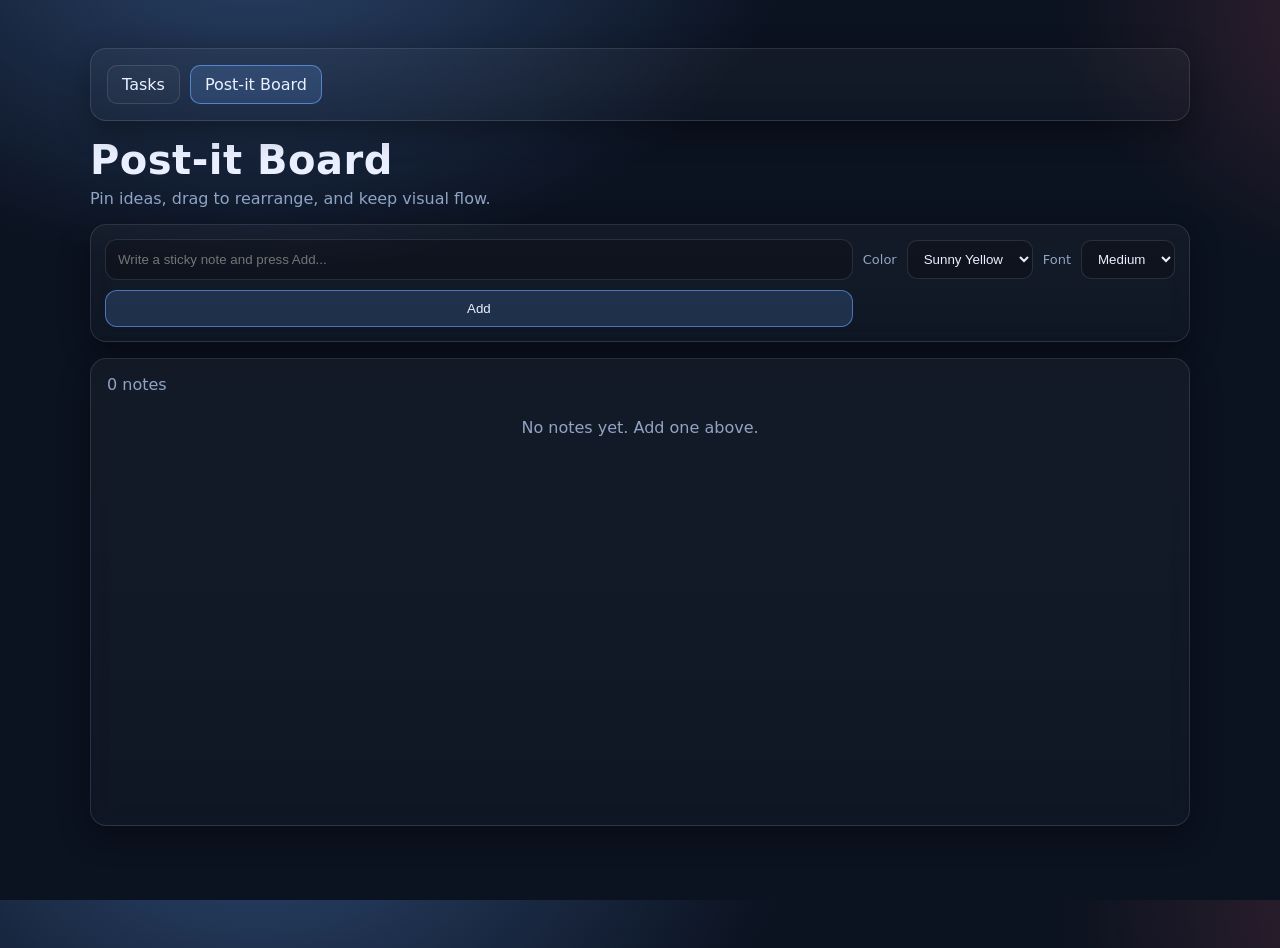
==== board.html @ 22ba8329 "First Commit" ====
<!doctype html>
<html lang="en">
<head>
  <meta charset="utf-8" />
  <meta name="viewport" content="width=device-width, initial-scale=1" />
  <title>Post-it Board | Todo App</title>
  <link rel="stylesheet" href="style.css" />
</head>
<body>
  <main class="app board-app">
    <nav class="card menu" aria-label="Main menu">
      <a class="menu-link" href="index.html">Tasks</a>
      <a class="menu-link active" href="board.html" aria-current="page">Post-it Board</a>
    </nav>

    <header class="header">
      <h1>Post-it Board</h1>
      <p class="subtitle">Pin ideas, drag to rearrange, and keep visual flow.</p>
    </header>

    <section class="card board-controls" aria-label="Create note">
      <form id="note-form" class="board-form" autocomplete="off">
        <label class="sr-only" for="note-input">New note</label>
        <input id="note-input" type="text" maxlength="200" placeholder="Write a sticky note and press Add..." required />

        <label for="note-color" class="control-label">Color</label>
        <select id="note-color" class="select">
          <option value="#fff59d">Sunny Yellow</option>
          <option value="#ffd8a8">Peach</option>
          <option value="#b2f2bb">Mint</option>
          <option value="#a5d8ff">Sky</option>
          <option value="#ffc9c9">Rose</option>
          <option value="#e5dbff">Lavender</option>
        </select>

        <label for="note-size" class="control-label">Font</label>
        <select id="note-size" class="select">
          <option value="15">Medium</option>
          <option value="13">Small</option>
          <option value="18">Large</option>
          <option value="21">XL</option>
        </select>

        <button type="submit" class="btn primary">Add</button>
      </form>
    </section>

    <section class="card board-shell" aria-label="Post-it note board">
      <div class="board-meta">
        <span id="note-count">0 notes</span>
      </div>
      <div id="note-board" class="note-board" aria-live="polite"></div>
      <p id="board-empty" class="empty">No notes yet. Add one above.</p>
    </section>
  </main>

  <template id="note-template">
    <article class="note" draggable="true">
      <div class="note-top">
        <select class="note-color select compact" aria-label="Change note color">
          <option value="#fff59d">Yellow</option>
          <option value="#ffd8a8">Peach</option>
          <option value="#b2f2bb">Mint</option>
          <option value="#a5d8ff">Sky</option>
          <option value="#ffc9c9">Rose</option>
          <option value="#e5dbff">Lavender</option>
        </select>

        <select class="note-size select compact" aria-label="Change note font size">
          <option value="13">S</option>
          <option value="15">M</option>
          <option value="18">L</option>
          <option value="21">XL</option>
        </select>

        <button class="btn icon danger" type="button" data-action="delete">Delete</button>
      </div>

      <p class="note-text"></p>
    </article>
  </template>

  <script src="board.js" defer></script>
</body>
</html>
---- style.css ----
:root{
  --bg:#0b1220;
  --card:#121a2b;
  --muted:#90a4c3;
  --text:#eaf0ff;
  --line:rgba(234,240,255,.12);
  --primary:#6aa6ff;
  --danger:#ff6a7a;
  --shadow: 0 10px 30px rgba(0,0,0,.35);

  /* Progress visuals (Modern theme) */
  --progress-track: rgba(0, 0, 0, 0.25);
  --progress-glow: rgba(106, 166, 255, 0.4);
}

*{box-sizing:border-box}
html,body{height:100%}
body{
  margin:0;
  font-family: ui-sans-serif, system-ui, -apple-system, Segoe UI, Roboto, Helvetica, Arial, "Apple Color Emoji", "Segoe UI Emoji";
  background: radial-gradient(900px 600px at 20% -10%, rgba(106,166,255,.35), transparent 60%),
              radial-gradient(800px 520px at 120% 0%, rgba(255,106,122,.25), transparent 60%),
              var(--bg);
  color:var(--text);
}

.app{
  width:min(900px, 92vw);
  margin: 48px auto;
  display:flex;
  flex-direction:column;
  gap:16px;
}

.board-app{
  width:min(1100px, 94vw);
}

.header h1{margin:0; font-size:40px; letter-spacing:.5px}
.subtitle{margin:6px 0 0; color:var(--muted)}

.menu{
  display:flex;
  align-items:center;
  gap:10px;
  padding:10px;
}

.menu-link{
  padding:9px 14px;
  border-radius:10px;
  border:1px solid var(--line);
  color:var(--text);
  text-decoration:none;
  background:rgba(255,255,255,.03);
  transition:all .2s ease;
}

.menu-link:hover{
  background:rgba(255,255,255,.08);
}

.menu-link.active{
  border-color: rgba(106,166,255,.65);
  background: rgba(106,166,255,.18);
}

.card{
  background: linear-gradient(180deg, rgba(255,255,255,.04), rgba(255,255,255,.02));
  backdrop-filter: blur(10px);
  border:1px solid var(--line);
  border-radius:16px;
  padding:16px;
  box-shadow: var(--shadow);
}

.form{display:flex; gap:10px; align-items:center}
input[type="text"]{
  width:100%;
  padding:12px 12px;
  border-radius:12px;
  border:1px solid var(--line);
  background: rgba(0,0,0,.2);
  color: var(--text);
  outline:none;
}
input[type="text"]:focus{border-color: rgba(106,166,255,.7); box-shadow: 0 0 0 4px rgba(106,166,255,.15)}

.btn{
  padding:10px 12px;
  border-radius:12px;
  border:1px solid var(--line);
  background: rgba(255,255,255,.03);
  color: var(--text);
  cursor:pointer;
  transition: all 0.2s ease;
}
.btn:hover{background: rgba(255,255,255,.06)}
.btn.primary{border-color: rgba(106,166,255,.6); background: rgba(106,166,255,.18)}
.btn.primary:hover{background: rgba(106,166,255,.25)}
.btn.ghost{background: transparent}
.btn.icon{padding:8px 10px; font-size: 13px}
.btn.danger{border-color: rgba(255,106,122,.55); background: rgba(255,106,122,.12)}
.btn.danger:hover{background: rgba(255,106,122,.18)}

.toolbar{margin-top:12px; display:flex; justify-content:space-between; gap:12px; align-items:center; flex-wrap:wrap}
.filters{display:flex; gap:8px; align-items:center}
.chip{
  padding:8px 10px;
  border-radius:999px;
  border:1px solid var(--line);
  background: rgba(255,255,255,.03);
  color: var(--text);
  cursor:pointer;
}
.chip.active{border-color: rgba(106,166,255,.65); background: rgba(106,166,255,.18)}

.meta{display:flex; justify-content:space-between; align-items:center; gap:12px; margin-bottom:12px; color: var(--muted)}

.list{list-style:none; padding:0; margin:0; display:flex; flex-direction:column; gap:12px}
.item{
  display:flex;
  flex-direction:column;
  gap:12px;
  padding:16px;
  border-radius:14px;
  border:1px solid var(--line);
  background: rgba(255, 255, 255, 0.03);
  transition: transform 0.2s ease, box-shadow 0.2s ease;
}

.row.top{
  display:flex;
  align-items:center;
  justify-content:space-between;
  gap:12px;
}

.check{display:flex; align-items:center; gap:10px; width:100%; cursor: pointer;}
.toggle{width:18px; height:18px; cursor: pointer;}
.text{line-height:1.2; font-weight: 500;}

/* When checkbox and text are separated we use a wrapper */
.check-wrap{display:flex; align-items:center; gap:10px; width:100%;}
.check-wrap .check{width:auto; cursor:default}
.check-wrap .text{cursor:text}

.item.completed .text{
  text-decoration: line-through;
  color: rgba(234,240,255,.4);
}

.actions{display:flex; gap:8px; flex-shrink:0}

/* Improved Progress UI */
.progress-row{
  border-top: 1px solid var(--line);
  padding-top: 12px;
  display:flex;
  flex-direction:column;
  gap:10px;
}
.progress-header{
  display:flex;
  justify-content:space-between;
  align-items:center;
  color: var(--muted);
  font-size: 14px;
  font-weight: 600;
  letter-spacing: 0.5px;
}
.progress-value{
  color: var(--primary);
  font-variant-numeric: tabular-nums;
}

.progress-track{
  height: 8px;
  border-radius: 999px;
  background: var(--progress-track);
  border: 1px solid rgba(255,255,255,0.05);
  overflow:hidden;
}
.progress-fill{
  height: 100%;
  width: 0%;
  border-radius: 999px;
  background: linear-gradient(90deg, #6aa6ff, #4a86e8);
  box-shadow: 0 0 12px var(--progress-glow);
  transition: width 0.4s cubic-bezier(0.175, 0.885, 0.32, 1.1);
}

.progress-input{
  width: 100%;
  appearance: none;
  -webkit-appearance: none;
  background: transparent;
  cursor: ew-resize;
  margin: 0;
}

/* Custom Slider Thumb */
.progress-input::-webkit-slider-thumb {
  -webkit-appearance: none;
  height: 16px;
  width: 16px;
  border-radius: 50%;
  background: var(--text);
  border: 3px solid var(--primary);
  box-shadow: 0 0 10px rgba(0,0,0,0.5);
  margin-top: -4px;
}

.progress-input::-moz-range-thumb {
  height: 14px;
  width: 14px;
  border-radius: 50%;
  background: var(--text);
  border: 3px solid var(--primary);
}

.item.completed .progress-fill{
  background: linear-gradient(90deg, #00f2fe, #4facfe);
  box-shadow: 0 0 15px rgba(79, 172, 254, 0.5);
}

.edit{
  display:none;
  width:100%;
  margin-left:28px;
}

.item.editing .check,
.item.editing .actions,
.item.editing .progress-row{display:none}
.item.editing .edit{display:block}

/* Subtasks */
.subtasks-row{display:flex; flex-direction:column; gap:8px}
.subtasks-list{list-style:none; padding:0; margin:0; display:flex; flex-direction:column; gap:8px}
.subtask-item{display:flex; align-items:center; justify-content:space-between; gap:8px; padding:8px 10px; border-radius:10px; background: rgba(255,255,255,0.02); border:1px solid rgba(255,255,255,0.02)}
.subtask-left{display:flex; align-items:center; gap:10px}
.subtask-toggle{width:16px; height:16px}
.subtask-text{color:var(--muted)}
.subtask-item.completed .subtask-text{text-decoration:line-through; color: rgba(234,240,255,.45)}
.subtask-form{display:flex; gap:8px; align-items:center}
.subtask-input{flex:1; padding:8px 10px; border-radius:10px; border:1px solid var(--line); background: rgba(0,0,0,.15); color:var(--text)}

/* Actions container for edit/delete on the right */
.subtask-actions{display:flex; gap:8px; align-items:center; flex-shrink:0}

/* Subtask drag styles */
.subtask-item[draggable="true"]{cursor:grab}
.subtask-item.dragging{opacity:.6; transform: scale(.995)}
.subtask-item.drag-over{border-color: var(--primary); box-shadow: 0 0 8px rgba(106,166,255,.12)}

/* Subtask edit input */
.subtask-edit{flex:1; padding:6px 8px; border-radius:8px; border:1px solid var(--line); background: rgba(0,0,0,.15); color:var(--text)}

.empty{
  margin: 10px 0 0;
  color: var(--muted);
  display:none;
  text-align: center;
}

.footer{color: var(--muted); text-align:center; padding-bottom: 24px;}

.sr-only{
  position:absolute;
  width:1px; height:1px;
  padding:0; margin:-1px;
  overflow:hidden; clip:rect(0,0,0,0);
  white-space:nowrap; border:0;
}

/* Drag & drop reordering */
.item[draggable="true"]{
  cursor: grab;
}
.item.dragging{
  opacity: .5;
  transform: scale(0.98);
}
.item.drag-over{
  border-color: var(--primary);
  box-shadow: 0 0 15px rgba(106, 166, 255, 0.2);
}

.board-controls{
  padding:14px;
}

.board-form{
  display:grid;
  grid-template-columns: minmax(220px, 1.5fr) auto auto auto auto;
  align-items:center;
  gap:10px;
}

.control-label{
  color:var(--muted);
  font-size:13px;
}

.select{
  padding:10px 12px;
  border-radius:10px;
  border:1px solid var(--line);
  background:rgba(0,0,0,.2);
  color:var(--text);
}

.board-shell{
  min-height: 52vh;
}

.board-meta{
  color:var(--muted);
  margin-bottom:14px;
}

.note-board{
  display:grid;
  grid-template-columns: repeat(auto-fill, minmax(220px, 1fr));
  gap:22px;
  align-items:start;
}

.note{
  --note-bg: #fff59d;
  --note-font-size: 15px;
  position:relative;
  min-height: 170px;
  padding:12px 12px 14px;
  border-radius:4px 4px 14px 4px;
  border:1px solid rgba(0,0,0,.2);
  background:
    linear-gradient(160deg, rgba(255,255,255,.5), rgba(255,255,255,.05) 45%, rgba(0,0,0,.03)),
    var(--note-bg);
  box-shadow: 0 9px 20px rgba(0,0,0,.25), 0 1px 0 rgba(255,255,255,.25) inset;
  transform: rotate(var(--note-tilt, -1deg));
  transition: transform .18s ease, box-shadow .18s ease;
  cursor:grab;
}

.note:nth-child(3n){ --note-tilt: 1.4deg; }
.note:nth-child(4n){ --note-tilt: -1.8deg; }
.note:nth-child(5n){ --note-tilt: .8deg; }

.note:hover{
  transform: rotate(0deg) translateY(-3px);
  box-shadow: 0 14px 28px rgba(0,0,0,.35);
}

.note.dragging{
  opacity:.55;
  transform: scale(.98);
}

.note.drag-over{
  outline:2px dashed rgba(106,166,255,.9);
  outline-offset:4px;
}

.note::after{
  content:"";
  position:absolute;
  top:0;
  right:0;
  border-width: 0 22px 22px 0;
  border-style: solid;
  border-color: transparent rgba(0,0,0,.12) transparent transparent;
  border-top-right-radius: 4px;
}

.note-top{
  display:flex;
  gap:6px;
  align-items:center;
  margin-bottom:10px;
}

.compact{
  font-size:12px;
  padding:7px 8px;
}

.note-text{
  margin:0;
  font-size:var(--note-font-size);
  line-height:1.35;
  color:#2a2a2a;
  word-break:break-word;
}

.note-edit{
  width:100%;
  min-height:96px;
  resize:vertical;
  border-radius:8px;
  border:1px solid rgba(0,0,0,.2);
  background:rgba(255,255,255,.62);
  color:#1d1d1d;
  padding:8px;
  font: inherit;
}

@media (max-width: 880px){
  .board-form{
    grid-template-columns: 1fr 1fr 1fr;
  }

  .board-form #note-input{
    grid-column: 1 / -1;
  }

  .note-board{
    grid-template-columns: repeat(auto-fill, minmax(170px, 1fr));
    gap:14px;
  }

  .note{
    min-height: 150px;
  }
}

@media (max-width: 560px){
  .app{
    margin:22px auto;
  }

  .menu{
    flex-wrap:wrap;
  }

  .menu-link{
    flex:1;
    text-align:center;
  }

  .board-form{
    grid-template-columns: 1fr 1fr;
  }

  .board-form .btn{
    grid-column: 1 / -1;
  }
}
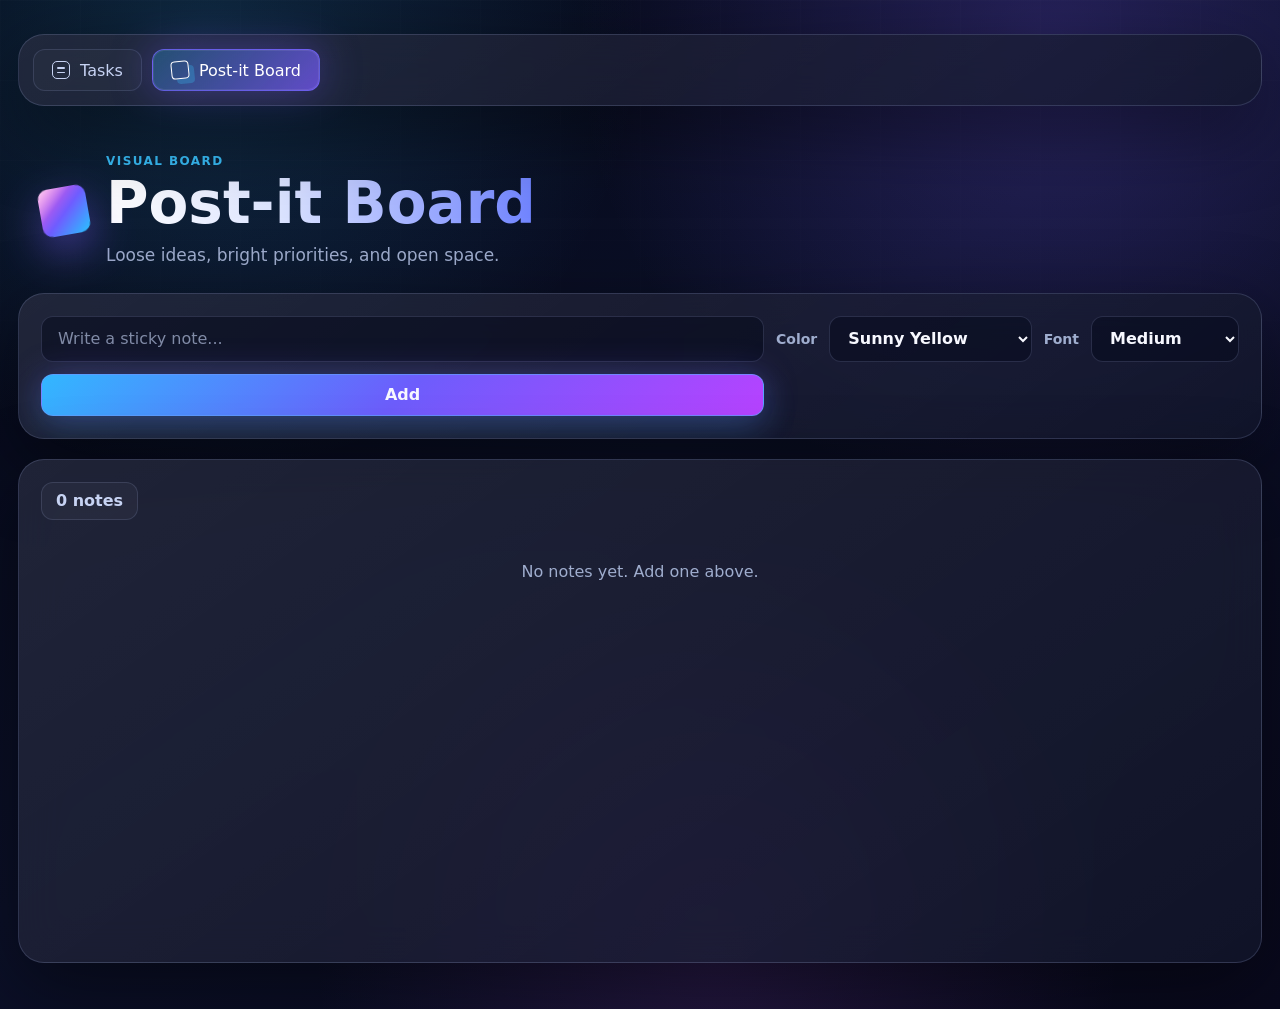
==== commit 02fe8c9b: "Modernize todo and post-it board UI" ====
--- a/board.html
+++ b/board.html
@@ -9,19 +9,31 @@
 <body>
   <main class="app board-app">
     <nav class="card menu" aria-label="Main menu">
-      <a class="menu-link" href="index.html">Tasks</a>
-      <a class="menu-link active" href="board.html" aria-current="page">Post-it Board</a>
+      <a class="menu-link" href="index.html">
+        <span class="menu-icon menu-icon-tasks" aria-hidden="true"></span>
+        <span>Tasks</span>
+      </a>
+      <a class="menu-link active" href="board.html" aria-current="page">
+        <span class="menu-icon menu-icon-board" aria-hidden="true"></span>
+        <span>Post-it Board</span>
+      </a>
     </nav>
 
-    <header class="header">
-      <h1>Post-it Board</h1>
-      <p class="subtitle">Pin ideas, drag to rearrange, and keep visual flow.</p>
+    <header class="header board-header">
+      <div class="board-title-wrap">
+        <span class="board-mark" aria-hidden="true"></span>
+        <div>
+          <p class="eyebrow">Visual board</p>
+          <h1>Post-it Board</h1>
+          <p class="subtitle">Loose ideas, bright priorities, and open space.</p>
+        </div>
+      </div>
     </header>
 
     <section class="card board-controls" aria-label="Create note">
       <form id="note-form" class="board-form" autocomplete="off">
         <label class="sr-only" for="note-input">New note</label>
-        <input id="note-input" type="text" maxlength="200" placeholder="Write a sticky note and press Add..." required />
+        <input id="note-input" type="text" maxlength="500" placeholder="Write a sticky note..." required />
 
         <label for="note-color" class="control-label">Color</label>
         <select id="note-color" class="select">
@@ -41,13 +53,13 @@
           <option value="21">XL</option>
         </select>
 
-        <button type="submit" class="btn primary">Add</button>
+        <button type="submit" class="btn primary wide">Add</button>
       </form>
     </section>
 
     <section class="card board-shell" aria-label="Post-it note board">
       <div class="board-meta">
-        <span id="note-count">0 notes</span>
+        <span class="board-count" id="note-count">0 notes</span>
       </div>
       <div id="note-board" class="note-board" aria-live="polite"></div>
       <p id="board-empty" class="empty">No notes yet. Add one above.</p>
--- a/style.css
+++ b/style.css
@@ -1,366 +1,866 @@
 :root{
-  --bg:#0b1220;
-  --card:#121a2b;
-  --muted:#90a4c3;
-  --text:#eaf0ff;
-  --line:rgba(234,240,255,.12);
-  --primary:#6aa6ff;
-  --danger:#ff6a7a;
-  --shadow: 0 10px 30px rgba(0,0,0,.35);
-
-  /* Progress visuals (Modern theme) */
-  --progress-track: rgba(0, 0, 0, 0.25);
-  --progress-glow: rgba(106, 166, 255, 0.4);
+  --bg:#070b1d;
+  --bg-2:#0c1030;
+  --surface:rgba(18, 23, 54, .72);
+  --surface-strong:rgba(24, 29, 68, .9);
+  --surface-soft:rgba(255,255,255,.045);
+  --line:rgba(184, 199, 255, .17);
+  --line-strong:rgba(150, 129, 255, .46);
+  --text:#f7f8ff;
+  --muted:#9fadce;
+  --muted-strong:#c7d3f3;
+  --primary:#38bdf8;
+  --primary-2:#7c5cff;
+  --primary-3:#c55cff;
+  --danger:#ff5f83;
+  --danger-bg:rgba(255, 95, 131, .12);
+  --radius-sm:8px;
+  --radius-md:12px;
+  --radius-lg:18px;
+  --radius-xl:26px;
+  --shadow:0 24px 80px rgba(0,0,0,.46);
+  --shadow-soft:0 14px 36px rgba(0,0,0,.28);
+  --glow-blue:0 0 34px rgba(56,189,248,.28);
+  --glow-purple:0 0 42px rgba(124,92,255,.38);
+  --gradient-primary:linear-gradient(135deg, #32b7ff 0%, #6d5dfc 50%, #b742ff 100%);
+  --gradient-surface:linear-gradient(180deg, rgba(255,255,255,.09), rgba(255,255,255,.035));
+  --transition:180ms ease;
 }
 
 *{box-sizing:border-box}
-html,body{height:100%}
+
+html,body{min-height:100%}
+
 body{
   margin:0;
-  font-family: ui-sans-serif, system-ui, -apple-system, Segoe UI, Roboto, Helvetica, Arial, "Apple Color Emoji", "Segoe UI Emoji";
-  background: radial-gradient(900px 600px at 20% -10%, rgba(106,166,255,.35), transparent 60%),
-              radial-gradient(800px 520px at 120% 0%, rgba(255,106,122,.25), transparent 60%),
-              var(--bg);
+  font-family:Inter, ui-sans-serif, system-ui, -apple-system, BlinkMacSystemFont, "Segoe UI", Roboto, Helvetica, Arial, sans-serif;
+  background:
+    radial-gradient(circle at 16% 4%, rgba(56, 189, 248, .18), transparent 30%),
+    radial-gradient(circle at 82% 4%, rgba(124, 92, 255, .25), transparent 33%),
+    radial-gradient(circle at 56% 94%, rgba(197, 92, 255, .14), transparent 34%),
+    linear-gradient(145deg, #050817 0%, #0b1028 48%, #09091d 100%);
   color:var(--text);
+  overflow-x:hidden;
+}
+
+body::before{
+  content:"";
+  position:fixed;
+  inset:0;
+  pointer-events:none;
+  background:
+    linear-gradient(rgba(255,255,255,.025) 1px, transparent 1px),
+    linear-gradient(90deg, rgba(255,255,255,.02) 1px, transparent 1px);
+  background-size:80px 80px;
+  mask-image:linear-gradient(to bottom, rgba(0,0,0,.62), transparent 72%);
 }
 
 .app{
-  width:min(900px, 92vw);
-  margin: 48px auto;
+  width:min(1120px, calc(100vw - 36px));
+  margin:34px auto 46px;
+  display:flex;
+  flex-direction:column;
+  gap:20px;
+}
+
+.board-app{
+  width:min(1280px, calc(100vw - 36px));
+}
+
+.card{
+  position:relative;
+  border:1px solid var(--line);
+  border-radius:var(--radius-xl);
+  background:
+    linear-gradient(145deg, rgba(255,255,255,.095), rgba(255,255,255,.028)),
+    rgba(10, 14, 36, .72);
+  box-shadow:var(--shadow);
+  backdrop-filter:blur(20px);
+}
+
+.menu{
+  display:flex;
+  align-items:center;
+  gap:10px;
+  padding:14px;
+}
+
+.menu-link{
+  position:relative;
+  display:inline-flex;
+  align-items:center;
+  gap:10px;
+  min-height:42px;
+  padding:0 18px;
+  border-radius:var(--radius-md);
+  border:1px solid rgba(184,199,255,.14);
+  color:var(--muted-strong);
+  text-decoration:none;
+  background:rgba(255,255,255,.025);
+  transition:transform var(--transition), border-color var(--transition), background var(--transition), box-shadow var(--transition), color var(--transition);
+}
+
+.menu-link:hover{
+  transform:translateY(-1px);
+  border-color:rgba(184,199,255,.34);
+  color:var(--text);
+  background:rgba(255,255,255,.06);
+}
+
+.menu-link.active{
+  color:#fff;
+  border-color:rgba(116, 101, 255, .75);
+  background:linear-gradient(135deg, rgba(50,183,255,.28), rgba(124,92,255,.72));
+  box-shadow:0 0 0 1px rgba(255,255,255,.08) inset, var(--glow-purple);
+}
+
+.menu-icon{
+  width:18px;
+  height:18px;
+  position:relative;
+  display:inline-block;
+  flex:0 0 auto;
+}
+
+.menu-icon-tasks{
+  border:1.5px solid currentColor;
+  border-radius:5px;
+}
+
+.menu-icon-tasks::before,
+.menu-icon-tasks::after{
+  content:"";
+  position:absolute;
+  left:4px;
+  right:4px;
+  height:1.5px;
+  background:currentColor;
+  border-radius:99px;
+}
+
+.menu-icon-tasks::before{top:5px}
+.menu-icon-tasks::after{bottom:5px}
+
+.menu-icon-board{
+  border:1.5px solid currentColor;
+  border-radius:4px;
+  transform:rotate(-6deg);
+  box-shadow:5px 5px 0 rgba(56,189,248,.28);
+}
+
+.header{
+  display:flex;
+  justify-content:space-between;
+  gap:28px;
+  align-items:center;
+  padding:18px 22px 4px;
+}
+
+.hero-header{
+  min-height:142px;
+}
+
+.board-header{
+  padding-top:28px;
+}
+
+.board-title-wrap{
+  display:flex;
+  align-items:center;
+  gap:18px;
+}
+
+.board-mark{
+  width:48px;
+  height:48px;
+  display:inline-block;
+  flex:0 0 auto;
+  border-radius:10px;
+  background:
+    linear-gradient(135deg, rgba(255,255,255,.75), transparent 36%),
+    linear-gradient(135deg, #ff57d7, #6f5cff 52%, #27c4ff);
+  box-shadow:0 16px 42px rgba(124,92,255,.46);
+  transform:rotate(-10deg);
+}
+
+.eyebrow{
+  margin:0 0 8px;
+  color:var(--primary);
+  font-size:12px;
+  font-weight:800;
+  letter-spacing:.12em;
+  text-transform:uppercase;
+}
+
+h1{
+  margin:0;
+  font-size:clamp(44px, 7vw, 74px);
+  line-height:.95;
+  letter-spacing:0;
+  background:linear-gradient(90deg, #fff 0%, #dce4ff 40%, #6f83ff 100%);
+  -webkit-background-clip:text;
+  background-clip:text;
+  color:transparent;
+}
+
+.board-header h1{
+  font-size:clamp(40px, 5.4vw, 58px);
+}
+
+.subtitle{
+  margin:12px 0 0;
+  color:var(--muted);
+  font-size:17px;
+  line-height:1.5;
+}
+
+.overall-widget{
+  display:flex;
+  flex-direction:column;
+  align-items:center;
+  gap:12px;
+  color:var(--muted-strong);
+  font-size:14px;
+  min-width:150px;
+}
+
+.progress-orb{
+  --overall-progress:0%;
+  width:94px;
+  height:94px;
+  display:grid;
+  place-items:center;
+  border-radius:50%;
+  background:
+    radial-gradient(circle at center, rgba(12,16,48,.96) 0 58%, transparent 59%),
+    conic-gradient(from 0deg, #38bdf8 var(--overall-progress), rgba(124,92,255,.18) 0);
+  box-shadow:0 0 34px rgba(56,189,248,.22), 0 0 46px rgba(197,92,255,.16);
+}
+
+.progress-orb span{
+  font-size:23px;
+  font-weight:800;
+  color:#fff;
+  font-variant-numeric:tabular-nums;
+}
+
+.dashboard{
+  display:grid;
+  grid-template-columns:repeat(4, minmax(0, 1fr));
+  gap:14px;
+}
+
+.stat-card{
+  min-height:104px;
+  padding:18px;
+  border:1px solid var(--line);
+  border-radius:var(--radius-lg);
+  background:linear-gradient(145deg, rgba(255,255,255,.075), rgba(255,255,255,.028));
+  box-shadow:var(--shadow-soft);
+}
+
+.stat-card.accent{
+  border-color:rgba(124,92,255,.48);
+  box-shadow:var(--shadow-soft), var(--glow-purple);
+}
+
+.stat-label{
+  display:block;
+  color:var(--muted);
+  font-size:13px;
+  font-weight:700;
+}
+
+.stat-card strong{
+  display:block;
+  margin-top:10px;
+  font-size:34px;
+  line-height:1;
+  color:#fff;
+  font-variant-numeric:tabular-nums;
+}
+
+.composer-card,
+.list-panel,
+.board-controls,
+.board-shell{
+  padding:22px;
+}
+
+.form{
+  display:grid;
+  grid-template-columns:minmax(0, 1fr) 150px;
+  gap:14px;
+  align-items:center;
+}
+
+input[type="text"],
+.select,
+.note-edit,
+.subtask-edit{
+  width:100%;
+  min-height:46px;
+  border-radius:var(--radius-md);
+  border:1px solid rgba(184,199,255,.16);
+  background:rgba(4, 8, 26, .5);
+  color:var(--text);
+  outline:none;
+  transition:border-color var(--transition), box-shadow var(--transition), background var(--transition);
+}
+
+input[type="text"],
+.note-edit,
+.subtask-edit{
+  padding:0 16px;
+  font:inherit;
+}
+
+input[type="text"]::placeholder{
+  color:rgba(199,211,243,.62);
+}
+
+input[type="text"]:focus,
+.select:focus,
+.note-edit:focus,
+.subtask-edit:focus{
+  border-color:rgba(56,189,248,.72);
+  background:rgba(8, 13, 38, .74);
+  box-shadow:0 0 0 4px rgba(56,189,248,.14), 0 0 28px rgba(124,92,255,.2);
+}
+
+.btn{
+  min-height:42px;
+  padding:0 16px;
+  border-radius:var(--radius-md);
+  border:1px solid rgba(184,199,255,.17);
+  background:rgba(255,255,255,.045);
+  color:var(--text);
+  font:inherit;
+  font-weight:700;
+  cursor:pointer;
+  transition:transform var(--transition), border-color var(--transition), background var(--transition), box-shadow var(--transition), color var(--transition);
+}
+
+.btn:hover{
+  transform:translateY(-1px);
+  border-color:rgba(184,199,255,.34);
+  background:rgba(255,255,255,.075);
+  box-shadow:0 10px 24px rgba(0,0,0,.22);
+}
+
+.btn:active{
+  transform:translateY(0) scale(.98);
+}
+
+.btn.primary{
+  border-color:rgba(99, 156, 255, .72);
+  background:var(--gradient-primary);
+  box-shadow:0 14px 34px rgba(56,189,248,.18), 0 0 34px rgba(124,92,255,.28);
+}
+
+.btn.primary:hover{
+  box-shadow:0 16px 42px rgba(56,189,248,.28), 0 0 48px rgba(124,92,255,.38);
+}
+
+.btn.ghost{
+  background:rgba(255,255,255,.025);
+}
+
+.btn.icon{
+  min-height:38px;
+  padding:0 13px;
+  font-size:14px;
+}
+
+.btn.danger{
+  border-color:rgba(255,95,131,.42);
+  background:var(--danger-bg);
+  color:#ff8ba5;
+}
+
+.btn.danger:hover{
+  border-color:rgba(255,95,131,.72);
+  background:rgba(255,95,131,.18);
+  box-shadow:0 10px 28px rgba(255,95,131,.16);
+}
+
+.toolbar{
+  margin-top:18px;
+  display:flex;
+  justify-content:space-between;
+  gap:14px;
+  align-items:center;
+  flex-wrap:wrap;
+}
+
+.filters{
+  display:flex;
+  gap:10px;
+  align-items:center;
+  flex-wrap:wrap;
+}
+
+.chip{
+  min-height:42px;
+  padding:0 20px;
+  border-radius:var(--radius-md);
+  border:1px solid rgba(184,199,255,.16);
+  background:rgba(255,255,255,.035);
+  color:var(--muted-strong);
+  font:inherit;
+  font-weight:700;
+  cursor:pointer;
+  transition:transform var(--transition), border-color var(--transition), background var(--transition), box-shadow var(--transition), color var(--transition);
+}
+
+.chip:hover{
+  transform:translateY(-1px);
+  color:#fff;
+  border-color:rgba(184,199,255,.32);
+}
+
+.chip.active{
+  color:#fff;
+  border-color:rgba(124,92,255,.72);
+  background:linear-gradient(135deg, rgba(56,189,248,.18), rgba(124,92,255,.4));
+  box-shadow:var(--glow-purple);
+}
+
+.meta{
+  display:flex;
+  justify-content:space-between;
+  align-items:center;
+  gap:12px;
+  margin-bottom:16px;
+  color:var(--muted-strong);
+  font-size:18px;
+  font-weight:700;
+}
+
+.list{
+  list-style:none;
+  padding:0;
+  margin:0;
   display:flex;
   flex-direction:column;
   gap:16px;
 }
 
-.board-app{
-  width:min(1100px, 94vw);
-}
-
-.header h1{margin:0; font-size:40px; letter-spacing:.5px}
-.subtitle{margin:6px 0 0; color:var(--muted)}
-
-.menu{
-  display:flex;
-  align-items:center;
+.item{
+  position:relative;
+  display:flex;
+  flex-direction:column;
+  gap:16px;
+  padding:20px;
+  border-radius:var(--radius-lg);
+  border:1px solid rgba(184,199,255,.16);
+  background:
+    radial-gradient(circle at 14% 0%, rgba(56,189,248,.09), transparent 38%),
+    linear-gradient(145deg, rgba(255,255,255,.065), rgba(255,255,255,.024));
+  box-shadow:var(--shadow-soft);
+  transition:transform var(--transition), border-color var(--transition), box-shadow var(--transition), background var(--transition), opacity var(--transition);
+}
+
+.item:hover{
+  transform:translateY(-2px);
+  border-color:rgba(124,92,255,.42);
+  box-shadow:0 20px 52px rgba(0,0,0,.34), 0 0 36px rgba(124,92,255,.16);
+}
+
+.row.top{
+  display:flex;
+  align-items:center;
+  justify-content:space-between;
+  gap:16px;
+}
+
+.check-wrap{
+  display:flex;
+  align-items:center;
+  gap:14px;
+  width:100%;
+  min-width:0;
+}
+
+.check{
+  display:grid;
+  place-items:center;
+  width:28px;
+  height:28px;
+  flex:0 0 auto;
+  border:1px solid rgba(184,199,255,.35);
+  border-radius:8px;
+  background:rgba(5, 8, 24, .4);
+  cursor:pointer;
+  transition:border-color var(--transition), box-shadow var(--transition), background var(--transition);
+}
+
+.check:hover{
+  border-color:rgba(56,189,248,.7);
+  box-shadow:0 0 22px rgba(56,189,248,.2);
+}
+
+.toggle{
+  width:18px;
+  height:18px;
+  margin:0;
+  cursor:pointer;
+  accent-color:#7c5cff;
+}
+
+.text{
+  line-height:1.35;
+  font-size:18px;
+  font-weight:800;
+  overflow-wrap:anywhere;
+  min-width:0;
+  cursor:text;
+}
+
+.item.completed .text,
+.subtask-item.completed .subtask-text{
+  text-decoration:line-through;
+  color:rgba(199,211,243,.48);
+}
+
+.actions{
+  display:flex;
   gap:10px;
-  padding:10px;
-}
-
-.menu-link{
-  padding:9px 14px;
-  border-radius:10px;
-  border:1px solid var(--line);
-  color:var(--text);
-  text-decoration:none;
-  background:rgba(255,255,255,.03);
-  transition:all .2s ease;
-}
-
-.menu-link:hover{
-  background:rgba(255,255,255,.08);
-}
-
-.menu-link.active{
-  border-color: rgba(106,166,255,.65);
-  background: rgba(106,166,255,.18);
-}
-
-.card{
-  background: linear-gradient(180deg, rgba(255,255,255,.04), rgba(255,255,255,.02));
-  backdrop-filter: blur(10px);
-  border:1px solid var(--line);
-  border-radius:16px;
-  padding:16px;
-  box-shadow: var(--shadow);
-}
-
-.form{display:flex; gap:10px; align-items:center}
-input[type="text"]{
-  width:100%;
-  padding:12px 12px;
-  border-radius:12px;
-  border:1px solid var(--line);
-  background: rgba(0,0,0,.2);
-  color: var(--text);
-  outline:none;
-}
-input[type="text"]:focus{border-color: rgba(106,166,255,.7); box-shadow: 0 0 0 4px rgba(106,166,255,.15)}
-
-.btn{
-  padding:10px 12px;
-  border-radius:12px;
-  border:1px solid var(--line);
-  background: rgba(255,255,255,.03);
-  color: var(--text);
-  cursor:pointer;
-  transition: all 0.2s ease;
-}
-.btn:hover{background: rgba(255,255,255,.06)}
-.btn.primary{border-color: rgba(106,166,255,.6); background: rgba(106,166,255,.18)}
-.btn.primary:hover{background: rgba(106,166,255,.25)}
-.btn.ghost{background: transparent}
-.btn.icon{padding:8px 10px; font-size: 13px}
-.btn.danger{border-color: rgba(255,106,122,.55); background: rgba(255,106,122,.12)}
-.btn.danger:hover{background: rgba(255,106,122,.18)}
-
-.toolbar{margin-top:12px; display:flex; justify-content:space-between; gap:12px; align-items:center; flex-wrap:wrap}
-.filters{display:flex; gap:8px; align-items:center}
-.chip{
-  padding:8px 10px;
-  border-radius:999px;
-  border:1px solid var(--line);
-  background: rgba(255,255,255,.03);
-  color: var(--text);
-  cursor:pointer;
-}
-.chip.active{border-color: rgba(106,166,255,.65); background: rgba(106,166,255,.18)}
-
-.meta{display:flex; justify-content:space-between; align-items:center; gap:12px; margin-bottom:12px; color: var(--muted)}
-
-.list{list-style:none; padding:0; margin:0; display:flex; flex-direction:column; gap:12px}
-.item{
+  flex-shrink:0;
+}
+
+.progress-row{
+  position:relative;
+  border-top:1px solid rgba(184,199,255,.12);
+  padding-top:16px;
   display:flex;
   flex-direction:column;
   gap:12px;
-  padding:16px;
-  border-radius:14px;
-  border:1px solid var(--line);
-  background: rgba(255, 255, 255, 0.03);
-  transition: transform 0.2s ease, box-shadow 0.2s ease;
-}
-
-.row.top{
-  display:flex;
-  align-items:center;
+}
+
+.progress-header{
+  display:flex;
   justify-content:space-between;
-  gap:12px;
-}
-
-.check{display:flex; align-items:center; gap:10px; width:100%; cursor: pointer;}
-.toggle{width:18px; height:18px; cursor: pointer;}
-.text{line-height:1.2; font-weight: 500;}
-
-/* When checkbox and text are separated we use a wrapper */
-.check-wrap{display:flex; align-items:center; gap:10px; width:100%;}
-.check-wrap .check{width:auto; cursor:default}
-.check-wrap .text{cursor:text}
-
-.item.completed .text{
-  text-decoration: line-through;
-  color: rgba(234,240,255,.4);
-}
-
-.actions{display:flex; gap:8px; flex-shrink:0}
-
-/* Improved Progress UI */
-.progress-row{
-  border-top: 1px solid var(--line);
-  padding-top: 12px;
+  align-items:center;
+  color:var(--muted);
+  font-size:15px;
+  font-weight:800;
+}
+
+.progress-value{
+  color:#7aa8ff;
+  font-variant-numeric:tabular-nums;
+}
+
+.progress-track{
+  position:relative;
+  height:10px;
+  border-radius:999px;
+  background:rgba(3, 7, 22, .72);
+  border:1px solid rgba(184,199,255,.08);
+  overflow:hidden;
+  box-shadow:inset 0 1px 5px rgba(0,0,0,.48);
+}
+
+.progress-fill{
+  position:relative;
+  height:100%;
+  width:0%;
+  min-width:0;
+  border-radius:999px;
+  background:linear-gradient(90deg, #37c6ff 0%, #5f7cff 52%, #b642ff 100%);
+  box-shadow:0 0 14px rgba(56,189,248,.58), 0 0 28px rgba(124,92,255,.38);
+  transition:width 420ms cubic-bezier(.22, 1, .36, 1);
+  animation:progressPulse 2.8s ease-in-out infinite;
+}
+
+.progress-fill::before{
+  content:"";
+  position:absolute;
+  inset:0;
+  border-radius:inherit;
+  background:linear-gradient(90deg, transparent 0%, rgba(255,255,255,.75) 45%, transparent 72%);
+  transform:translateX(-110%);
+  animation:progressSweep 2.6s ease-in-out infinite;
+}
+
+.progress-fill::after{
+  content:"";
+  position:absolute;
+  top:50%;
+  right:-5px;
+  width:16px;
+  height:16px;
+  border-radius:50%;
+  background:#fff;
+  box-shadow:0 0 12px #fff, 0 0 26px rgba(197,92,255,.85), 0 0 42px rgba(56,189,248,.55);
+  transform:translateY(-50%);
+}
+
+.progress-input{
+  width:100%;
+  height:24px;
+  margin:-18px 0 0;
+  appearance:none;
+  -webkit-appearance:none;
+  background:transparent;
+  cursor:ew-resize;
+  position:relative;
+  z-index:2;
+}
+
+.progress-input::-webkit-slider-runnable-track{
+  height:24px;
+  background:transparent;
+}
+
+.progress-input::-webkit-slider-thumb{
+  -webkit-appearance:none;
+  width:20px;
+  height:20px;
+  border-radius:50%;
+  background:transparent;
+  border:0;
+  margin-top:2px;
+}
+
+.progress-input::-moz-range-track{
+  height:24px;
+  background:transparent;
+}
+
+.progress-input::-moz-range-thumb{
+  width:20px;
+  height:20px;
+  border:0;
+  background:transparent;
+}
+
+@keyframes progressSweep{
+  0%{transform:translateX(-120%)}
+  58%,100%{transform:translateX(120%)}
+}
+
+@keyframes progressPulse{
+  0%,100%{filter:saturate(1)}
+  50%{filter:saturate(1.35) brightness(1.08)}
+}
+
+.edit{
+  display:none;
+  width:calc(100% - 42px);
+  margin-left:42px;
+}
+
+.item.editing .check-wrap,
+.item.editing .actions,
+.item.editing .progress-row,
+.item.editing .subtasks-row{
+  display:none;
+}
+
+.item.editing .edit{display:block}
+
+.subtasks-row{
   display:flex;
   flex-direction:column;
   gap:10px;
 }
-.progress-header{
-  display:flex;
+
+.subtasks-list{
+  list-style:none;
+  padding:0;
+  margin:0;
+  display:flex;
+  flex-direction:column;
+  gap:8px;
+}
+
+.subtask-item{
+  display:flex;
+  align-items:center;
   justify-content:space-between;
-  align-items:center;
-  color: var(--muted);
-  font-size: 14px;
-  font-weight: 600;
-  letter-spacing: 0.5px;
-}
-.progress-value{
-  color: var(--primary);
-  font-variant-numeric: tabular-nums;
-}
-
-.progress-track{
-  height: 8px;
-  border-radius: 999px;
-  background: var(--progress-track);
-  border: 1px solid rgba(255,255,255,0.05);
-  overflow:hidden;
-}
-.progress-fill{
-  height: 100%;
-  width: 0%;
-  border-radius: 999px;
-  background: linear-gradient(90deg, #6aa6ff, #4a86e8);
-  box-shadow: 0 0 12px var(--progress-glow);
-  transition: width 0.4s cubic-bezier(0.175, 0.885, 0.32, 1.1);
-}
-
-.progress-input{
-  width: 100%;
-  appearance: none;
-  -webkit-appearance: none;
-  background: transparent;
-  cursor: ew-resize;
-  margin: 0;
-}
-
-/* Custom Slider Thumb */
-.progress-input::-webkit-slider-thumb {
-  -webkit-appearance: none;
-  height: 16px;
-  width: 16px;
-  border-radius: 50%;
-  background: var(--text);
-  border: 3px solid var(--primary);
-  box-shadow: 0 0 10px rgba(0,0,0,0.5);
-  margin-top: -4px;
-}
-
-.progress-input::-moz-range-thumb {
-  height: 14px;
-  width: 14px;
-  border-radius: 50%;
-  background: var(--text);
-  border: 3px solid var(--primary);
-}
-
-.item.completed .progress-fill{
-  background: linear-gradient(90deg, #00f2fe, #4facfe);
-  box-shadow: 0 0 15px rgba(79, 172, 254, 0.5);
-}
-
-.edit{
+  gap:10px;
+  padding:10px 12px;
+  border-radius:var(--radius-md);
+  border:1px solid rgba(184,199,255,.1);
+  background:rgba(255,255,255,.035);
+  transition:transform var(--transition), border-color var(--transition), background var(--transition);
+}
+
+.subtask-left{
+  display:flex;
+  align-items:center;
+  gap:10px;
+  min-width:0;
+}
+
+.subtask-toggle{
+  width:16px;
+  height:16px;
+  accent-color:#7c5cff;
+}
+
+.subtask-text{
+  color:var(--muted-strong);
+  overflow-wrap:anywhere;
+}
+
+.subtask-form{
+  display:grid;
+  grid-template-columns:minmax(0, 1fr) 76px;
+  gap:10px;
+  align-items:center;
+}
+
+.subtask-input{
+  min-width:0;
+}
+
+.subtask-actions{
+  display:flex;
+  gap:8px;
+  align-items:center;
+  flex-shrink:0;
+}
+
+.subtask-item[draggable="true"],
+.item[draggable="true"]{
+  cursor:grab;
+}
+
+.subtask-item.dragging,
+.item.dragging{
+  opacity:.58;
+  transform:scale(.99);
+}
+
+.subtask-item.drag-over,
+.item.drag-over{
+  border-color:rgba(56,189,248,.72);
+  box-shadow:0 0 24px rgba(56,189,248,.18);
+}
+
+.empty{
+  margin:20px 0 0;
+  color:var(--muted);
   display:none;
-  width:100%;
-  margin-left:28px;
-}
-
-.item.editing .check,
-.item.editing .actions,
-.item.editing .progress-row{display:none}
-.item.editing .edit{display:block}
-
-/* Subtasks */
-.subtasks-row{display:flex; flex-direction:column; gap:8px}
-.subtasks-list{list-style:none; padding:0; margin:0; display:flex; flex-direction:column; gap:8px}
-.subtask-item{display:flex; align-items:center; justify-content:space-between; gap:8px; padding:8px 10px; border-radius:10px; background: rgba(255,255,255,0.02); border:1px solid rgba(255,255,255,0.02)}
-.subtask-left{display:flex; align-items:center; gap:10px}
-.subtask-toggle{width:16px; height:16px}
-.subtask-text{color:var(--muted)}
-.subtask-item.completed .subtask-text{text-decoration:line-through; color: rgba(234,240,255,.45)}
-.subtask-form{display:flex; gap:8px; align-items:center}
-.subtask-input{flex:1; padding:8px 10px; border-radius:10px; border:1px solid var(--line); background: rgba(0,0,0,.15); color:var(--text)}
-
-/* Actions container for edit/delete on the right */
-.subtask-actions{display:flex; gap:8px; align-items:center; flex-shrink:0}
-
-/* Subtask drag styles */
-.subtask-item[draggable="true"]{cursor:grab}
-.subtask-item.dragging{opacity:.6; transform: scale(.995)}
-.subtask-item.drag-over{border-color: var(--primary); box-shadow: 0 0 8px rgba(106,166,255,.12)}
-
-/* Subtask edit input */
-.subtask-edit{flex:1; padding:6px 8px; border-radius:8px; border:1px solid var(--line); background: rgba(0,0,0,.15); color:var(--text)}
-
-.empty{
-  margin: 10px 0 0;
-  color: var(--muted);
-  display:none;
-  text-align: center;
-}
-
-.footer{color: var(--muted); text-align:center; padding-bottom: 24px;}
+  text-align:center;
+}
+
+.footer{
+  color:rgba(159,173,206,.76);
+  text-align:center;
+  padding:0 0 14px;
+}
 
 .sr-only{
   position:absolute;
-  width:1px; height:1px;
-  padding:0; margin:-1px;
-  overflow:hidden; clip:rect(0,0,0,0);
-  white-space:nowrap; border:0;
-}
-
-/* Drag & drop reordering */
-.item[draggable="true"]{
-  cursor: grab;
-}
-.item.dragging{
-  opacity: .5;
-  transform: scale(0.98);
-}
-.item.drag-over{
-  border-color: var(--primary);
-  box-shadow: 0 0 15px rgba(106, 166, 255, 0.2);
+  width:1px;
+  height:1px;
+  padding:0;
+  margin:-1px;
+  overflow:hidden;
+  clip:rect(0,0,0,0);
+  white-space:nowrap;
+  border:0;
 }
 
 .board-controls{
-  padding:14px;
+  overflow:hidden;
 }
 
 .board-form{
   display:grid;
-  grid-template-columns: minmax(220px, 1.5fr) auto auto auto auto;
-  align-items:center;
-  gap:10px;
+  grid-template-columns:minmax(260px, 1fr) auto minmax(188px, .28fr) auto minmax(148px, .2fr);
+  align-items:center;
+  gap:12px;
+}
+
+.board-form .btn{
+  grid-column:1 / 2;
 }
 
 .control-label{
   color:var(--muted);
-  font-size:13px;
+  font-size:14px;
+  font-weight:700;
 }
 
 .select{
-  padding:10px 12px;
-  border-radius:10px;
-  border:1px solid var(--line);
-  background:rgba(0,0,0,.2);
-  color:var(--text);
+  padding:0 14px;
+  font:inherit;
+  font-weight:700;
 }
 
 .board-shell{
-  min-height: 52vh;
+  min-height:56vh;
 }
 
 .board-meta{
-  color:var(--muted);
-  margin-bottom:14px;
+  display:flex;
+  justify-content:space-between;
+  align-items:center;
+  margin-bottom:22px;
+}
+
+.board-count{
+  display:inline-flex;
+  align-items:center;
+  min-height:38px;
+  padding:0 14px;
+  border:1px solid rgba(184,199,255,.14);
+  border-radius:var(--radius-md);
+  color:var(--muted-strong);
+  background:rgba(255,255,255,.035);
+  font-weight:800;
 }
 
 .note-board{
   display:grid;
-  grid-template-columns: repeat(auto-fill, minmax(220px, 1fr));
-  gap:22px;
+  grid-template-columns:repeat(auto-fill, minmax(240px, 1fr));
+  gap:26px;
   align-items:start;
 }
 
 .note{
-  --note-bg: #fff59d;
-  --note-font-size: 15px;
+  --note-bg:#fff59d;
+  --note-glow:rgba(255, 221, 92, .34);
+  --note-font-size:15px;
   position:relative;
-  min-height: 170px;
-  padding:12px 12px 14px;
-  border-radius:4px 4px 14px 4px;
-  border:1px solid rgba(0,0,0,.2);
+  min-height:210px;
+  padding:18px 18px 20px;
+  border-radius:var(--radius-md);
+  border:1px solid rgba(255,255,255,.34);
   background:
-    linear-gradient(160deg, rgba(255,255,255,.5), rgba(255,255,255,.05) 45%, rgba(0,0,0,.03)),
+    linear-gradient(140deg, rgba(255,255,255,.72) 0%, rgba(255,255,255,.28) 24%, rgba(255,255,255,.02) 54%),
+    radial-gradient(circle at 18% 12%, rgba(255,255,255,.58), transparent 26%),
+    repeating-linear-gradient(0deg, rgba(0,0,0,.018) 0 1px, transparent 1px 7px),
     var(--note-bg);
-  box-shadow: 0 9px 20px rgba(0,0,0,.25), 0 1px 0 rgba(255,255,255,.25) inset;
-  transform: rotate(var(--note-tilt, -1deg));
-  transition: transform .18s ease, box-shadow .18s ease;
+  box-shadow:0 20px 42px rgba(0,0,0,.36), 0 0 36px var(--note-glow), inset 0 1px 0 rgba(255,255,255,.58);
+  transform:rotate(var(--note-tilt, -1deg));
+  transition:transform 200ms ease, box-shadow 200ms ease, opacity 200ms ease;
   cursor:grab;
-}
-
-.note:nth-child(3n){ --note-tilt: 1.4deg; }
-.note:nth-child(4n){ --note-tilt: -1.8deg; }
-.note:nth-child(5n){ --note-tilt: .8deg; }
+  color:#111827;
+}
+
+.note:nth-child(3n){--note-tilt:1.3deg}
+.note:nth-child(4n){--note-tilt:-1.7deg}
+.note:nth-child(5n){--note-tilt:.8deg}
 
 .note:hover{
-  transform: rotate(0deg) translateY(-3px);
-  box-shadow: 0 14px 28px rgba(0,0,0,.35);
+  transform:rotate(0deg) translateY(-5px);
+  box-shadow:0 28px 54px rgba(0,0,0,.42), 0 0 48px var(--note-glow), inset 0 1px 0 rgba(255,255,255,.72);
 }
 
 .note.dragging{
-  opacity:.55;
-  transform: scale(.98);
+  opacity:.62;
+  transform:scale(.97) rotate(0deg);
 }
 
 .note.drag-over{
-  outline:2px dashed rgba(106,166,255,.9);
-  outline-offset:4px;
+  outline:2px dashed rgba(56,189,248,.9);
+  outline-offset:8px;
 }
 
 .note::after{
@@ -368,82 +868,215 @@
   position:absolute;
   top:0;
   right:0;
-  border-width: 0 22px 22px 0;
-  border-style: solid;
-  border-color: transparent rgba(0,0,0,.12) transparent transparent;
-  border-top-right-radius: 4px;
+  width:48px;
+  height:48px;
+  border-radius:0 var(--radius-md) 0 18px;
+  background:linear-gradient(135deg, rgba(255,255,255,.6), rgba(0,0,0,.16));
+  clip-path:polygon(100% 0, 0 0, 100% 100%);
+  opacity:.7;
 }
 
 .note-top{
-  display:flex;
-  gap:6px;
-  align-items:center;
-  margin-bottom:10px;
-}
-
-.compact{
-  font-size:12px;
-  padding:7px 8px;
+  position:relative;
+  z-index:1;
+  display:flex;
+  gap:8px;
+  align-items:center;
+  margin-bottom:18px;
+}
+
+.note .select{
+  min-height:34px;
+  width:auto;
+  max-width:118px;
+  border-color:rgba(17,24,39,.12);
+  background:rgba(255,255,255,.34);
+  color:#1f2937;
+  font-size:13px;
+}
+
+.note .btn.danger{
+  margin-left:auto;
+  min-height:34px;
+  padding:0 10px;
+  border-color:rgba(185,28,28,.18);
+  background:rgba(255,255,255,.32);
+  color:#9f1239;
+  font-size:13px;
 }
 
 .note-text{
   margin:0;
   font-size:var(--note-font-size);
-  line-height:1.35;
-  color:#2a2a2a;
+  line-height:1.45;
+  font-weight:650;
   word-break:break-word;
 }
 
 .note-edit{
-  width:100%;
-  min-height:96px;
+  min-height:128px;
   resize:vertical;
-  border-radius:8px;
-  border:1px solid rgba(0,0,0,.2);
+  border-color:rgba(17,24,39,.18);
   background:rgba(255,255,255,.62);
-  color:#1d1d1d;
-  padding:8px;
-  font: inherit;
-}
-
-@media (max-width: 880px){
+  color:#111827;
+  padding:12px;
+  line-height:1.45;
+}
+
+@media (prefers-reduced-motion: reduce){
+  *,
+  *::before,
+  *::after{
+    animation-duration:.01ms !important;
+    animation-iteration-count:1 !important;
+    scroll-behavior:auto !important;
+    transition-duration:.01ms !important;
+  }
+}
+
+@media (max-width: 940px){
+  .header{
+    align-items:flex-start;
+  }
+
+  .dashboard{
+    grid-template-columns:repeat(2, minmax(0, 1fr));
+  }
+
   .board-form{
-    grid-template-columns: 1fr 1fr 1fr;
-  }
-
-  .board-form #note-input{
-    grid-column: 1 / -1;
+    grid-template-columns:1fr 1fr;
+  }
+
+  .board-form #note-input,
+  .board-form .btn{
+    grid-column:1 / -1;
   }
 
   .note-board{
-    grid-template-columns: repeat(auto-fill, minmax(170px, 1fr));
-    gap:14px;
-  }
-
-  .note{
-    min-height: 150px;
-  }
-}
-
-@media (max-width: 560px){
-  .app{
-    margin:22px auto;
+    grid-template-columns:repeat(auto-fill, minmax(210px, 1fr));
+  }
+}
+
+@media (max-width: 660px){
+  .app,
+  .board-app{
+    width:min(100vw - 24px, 1120px);
+    margin:18px auto 34px;
+    gap:16px;
   }
 
   .menu{
-    flex-wrap:wrap;
+    padding:10px;
   }
 
   .menu-link{
     flex:1;
-    text-align:center;
+    justify-content:center;
+    padding:0 12px;
+  }
+
+  .header{
+    padding:10px 4px 0;
+    flex-direction:column;
+  }
+
+  .overall-widget{
+    align-self:flex-start;
+    flex-direction:row;
+  }
+
+  .progress-orb{
+    width:72px;
+    height:72px;
+  }
+
+  .progress-orb span{
+    font-size:18px;
+  }
+
+  .dashboard{
+    grid-template-columns:1fr 1fr;
+    gap:10px;
+  }
+
+  .stat-card{
+    min-height:86px;
+    padding:14px;
+  }
+
+  .stat-card strong{
+    font-size:28px;
+  }
+
+  .composer-card,
+  .list-panel,
+  .board-controls,
+  .board-shell{
+    padding:16px;
+    border-radius:var(--radius-lg);
+  }
+
+  .form,
+  .subtask-form{
+    grid-template-columns:1fr;
+  }
+
+  .toolbar,
+  .meta,
+  .row.top{
+    align-items:stretch;
+    flex-direction:column;
+  }
+
+  .actions,
+  .filters{
+    width:100%;
+  }
+
+  .actions .btn,
+  .filters .chip,
+  .toolbar .btn,
+  .meta .btn{
+    flex:1;
+  }
+
+  .text{
+    font-size:16px;
+  }
+
+  .subtask-item{
+    align-items:flex-start;
+    flex-direction:column;
+  }
+
+  .subtask-actions{
+    width:100%;
+  }
+
+  .subtask-actions .btn{
+    flex:1;
+  }
+
+  .board-title-wrap{
+    align-items:flex-start;
+  }
+
+  .board-mark{
+    width:40px;
+    height:40px;
   }
 
   .board-form{
-    grid-template-columns: 1fr 1fr;
-  }
-
+    grid-template-columns:1fr;
+  }
+
+  .board-form #note-input,
   .board-form .btn{
-    grid-column: 1 / -1;
-  }
-}
+    grid-column:auto;
+  }
+
+  .note-board{
+    grid-template-columns:1fr;
+    gap:18px;
+  }
+}
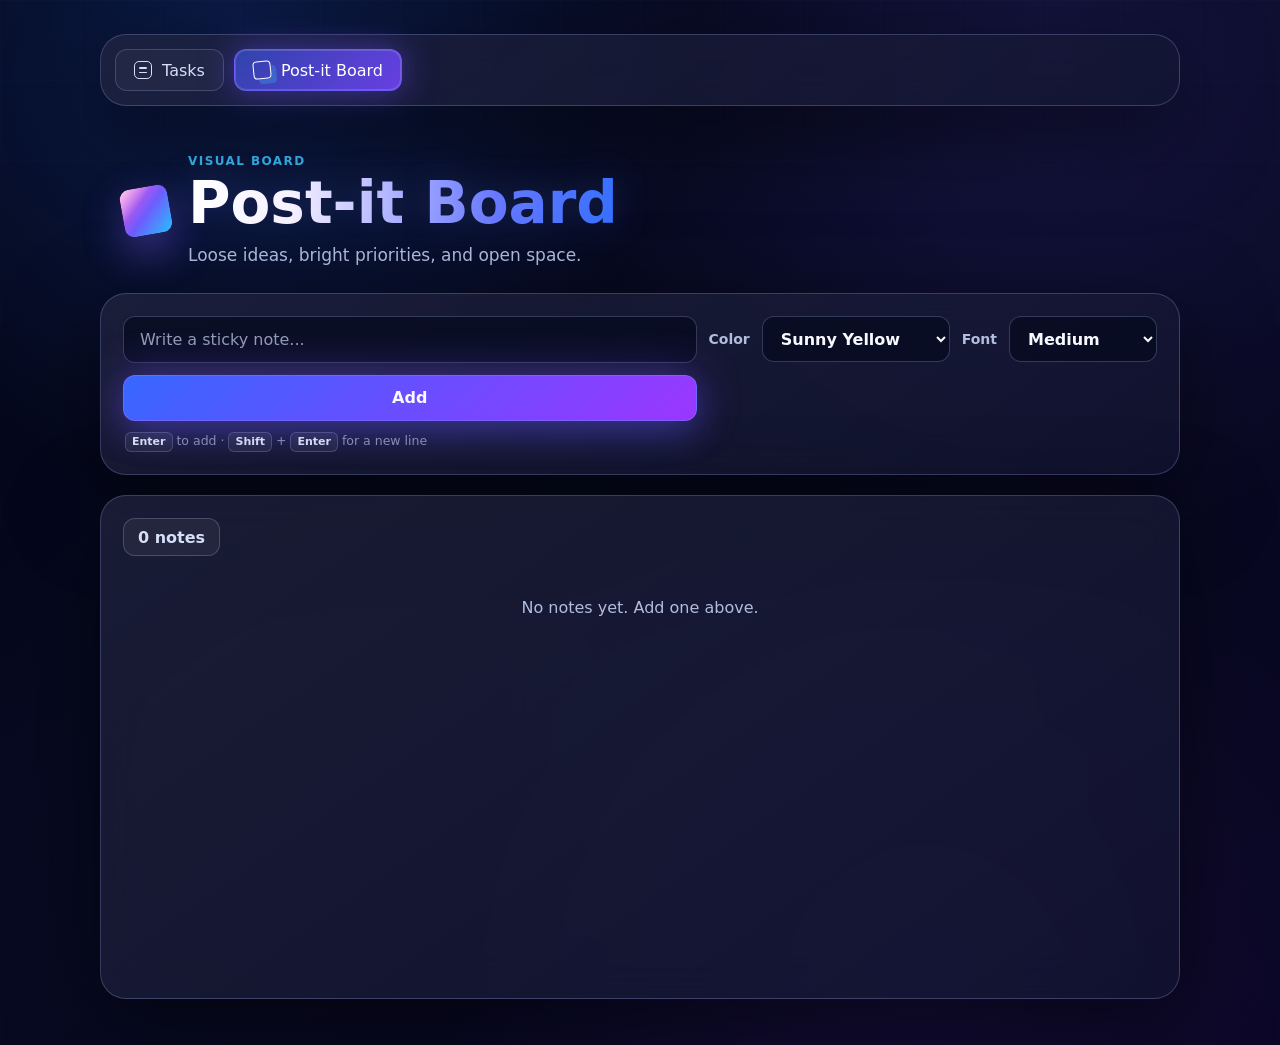
==== commit ea54967c: "Multi-line entries, typed progress, and a more motivating UI Tasks, subtasks and post-it notes now a" ====
--- a/board.html
+++ b/board.html
@@ -33,7 +33,7 @@
     <section class="card board-controls" aria-label="Create note">
       <form id="note-form" class="board-form" autocomplete="off">
         <label class="sr-only" for="note-input">New note</label>
-        <input id="note-input" type="text" maxlength="500" placeholder="Write a sticky note..." required />
+        <textarea id="note-input" class="autogrow" rows="1" maxlength="500" placeholder="Write a sticky note..." required></textarea>
 
         <label for="note-color" class="control-label">Color</label>
         <select id="note-color" class="select">
@@ -55,6 +55,8 @@
 
         <button type="submit" class="btn primary wide">Add</button>
       </form>
+
+      <p class="form-hint"><kbd>Enter</kbd> to add · <kbd>Shift</kbd> + <kbd>Enter</kbd> for a new line</p>
     </section>
 
     <section class="card board-shell" aria-label="Post-it note board">
--- a/style.css
+++ b/style.css
@@ -1,28 +1,29 @@
 :root{
-  --bg:#070b1d;
-  --bg-2:#0c1030;
-  --surface:rgba(18, 23, 54, .72);
-  --surface-strong:rgba(24, 29, 68, .9);
-  --surface-soft:rgba(255,255,255,.045);
-  --line:rgba(184, 199, 255, .17);
-  --line-strong:rgba(150, 129, 255, .46);
-  --text:#f7f8ff;
-  --muted:#9fadce;
-  --muted-strong:#c7d3f3;
+  --bg:#050719;
+  --bg-2:#0a0d2b;
+  --surface:rgba(12, 16, 45, .68);
+  --surface-strong:rgba(18, 23, 60, .86);
+  --surface-soft:rgba(255,255,255,.04);
+  --line:rgba(165, 183, 246, .25);
+  --line-strong:rgba(135, 123, 255, .58);
+  --text:#f7f9ff;
+  --muted:#b0bddf;
+  --muted-strong:#d6def8;
   --primary:#38bdf8;
   --primary-2:#7c5cff;
   --primary-3:#c55cff;
+  --success:#4ee7b0;
   --danger:#ff5f83;
   --danger-bg:rgba(255, 95, 131, .12);
   --radius-sm:8px;
   --radius-md:12px;
   --radius-lg:18px;
   --radius-xl:26px;
-  --shadow:0 24px 80px rgba(0,0,0,.46);
-  --shadow-soft:0 14px 36px rgba(0,0,0,.28);
-  --glow-blue:0 0 34px rgba(56,189,248,.28);
-  --glow-purple:0 0 42px rgba(124,92,255,.38);
-  --gradient-primary:linear-gradient(135deg, #32b7ff 0%, #6d5dfc 50%, #b742ff 100%);
+  --shadow:0 26px 88px rgba(0,0,0,.5);
+  --shadow-soft:0 16px 42px rgba(0,0,0,.32);
+  --glow-blue:0 0 38px rgba(80,112,255,.34);
+  --glow-purple:0 0 46px rgba(132,76,255,.5);
+  --gradient-primary:linear-gradient(135deg, #3867ff 0%, #6b4dff 52%, #9b37ff 100%);
   --gradient-surface:linear-gradient(180deg, rgba(255,255,255,.09), rgba(255,255,255,.035));
   --transition:180ms ease;
 }
@@ -35,10 +36,10 @@
   margin:0;
   font-family:Inter, ui-sans-serif, system-ui, -apple-system, BlinkMacSystemFont, "Segoe UI", Roboto, Helvetica, Arial, sans-serif;
   background:
-    radial-gradient(circle at 16% 4%, rgba(56, 189, 248, .18), transparent 30%),
-    radial-gradient(circle at 82% 4%, rgba(124, 92, 255, .25), transparent 33%),
-    radial-gradient(circle at 56% 94%, rgba(197, 92, 255, .14), transparent 34%),
-    linear-gradient(145deg, #050817 0%, #0b1028 48%, #09091d 100%);
+    radial-gradient(circle at 18% 2%, rgba(37, 99, 235, .22), transparent 32%),
+    radial-gradient(circle at 82% 5%, rgba(92, 69, 219, .16), transparent 34%),
+    radial-gradient(circle at 72% 94%, rgba(78, 38, 166, .14), transparent 36%),
+    linear-gradient(145deg, #030617 0%, #070a21 46%, #0a0623 100%);
   color:var(--text);
   overflow-x:hidden;
 }
@@ -56,7 +57,7 @@
 }
 
 .app{
-  width:min(1120px, calc(100vw - 36px));
+  width:min(900px, calc(100vw - 36px));
   margin:34px auto 46px;
   display:flex;
   flex-direction:column;
@@ -64,7 +65,7 @@
 }
 
 .board-app{
-  width:min(1280px, calc(100vw - 36px));
+  width:min(1080px, calc(100vw - 36px));
 }
 
 .card{
@@ -72,8 +73,8 @@
   border:1px solid var(--line);
   border-radius:var(--radius-xl);
   background:
-    linear-gradient(145deg, rgba(255,255,255,.095), rgba(255,255,255,.028)),
-    rgba(10, 14, 36, .72);
+    linear-gradient(145deg, rgba(255,255,255,.065), rgba(255,255,255,.02)),
+    var(--surface);
   box-shadow:var(--shadow);
   backdrop-filter:blur(20px);
 }
@@ -93,10 +94,10 @@
   min-height:42px;
   padding:0 18px;
   border-radius:var(--radius-md);
-  border:1px solid rgba(184,199,255,.14);
+  border:1px solid rgba(184,199,255,.22);
   color:var(--muted-strong);
   text-decoration:none;
-  background:rgba(255,255,255,.025);
+  background:rgba(255,255,255,.035);
   transition:transform var(--transition), border-color var(--transition), background var(--transition), box-shadow var(--transition), color var(--transition);
 }
 
@@ -110,8 +111,8 @@
 .menu-link.active{
   color:#fff;
   border-color:rgba(116, 101, 255, .75);
-  background:linear-gradient(135deg, rgba(50,183,255,.28), rgba(124,92,255,.72));
-  box-shadow:0 0 0 1px rgba(255,255,255,.08) inset, var(--glow-purple);
+  background:linear-gradient(135deg, rgba(58,82,214,.72), rgba(118,70,255,.86));
+  box-shadow:0 0 0 1px rgba(255,255,255,.14) inset, 0 0 32px rgba(105,76,255,.5);
 }
 
 .menu-icon{
@@ -187,7 +188,7 @@
   margin:0 0 8px;
   color:var(--primary);
   font-size:12px;
-  font-weight:800;
+  font-weight:700;
   letter-spacing:.12em;
   text-transform:uppercase;
 }
@@ -195,12 +196,14 @@
 h1{
   margin:0;
   font-size:clamp(44px, 7vw, 74px);
+  font-weight:700;
   line-height:.95;
   letter-spacing:0;
-  background:linear-gradient(90deg, #fff 0%, #dce4ff 40%, #6f83ff 100%);
+  background:linear-gradient(90deg, #ffffff 0%, #f5f1ff 24%, #a8acff 50%, #6678ff 72%, #3670ff 100%);
   -webkit-background-clip:text;
   background-clip:text;
   color:transparent;
+  filter:drop-shadow(0 0 18px rgba(103, 125, 255, .22));
 }
 
 .board-header h1{
@@ -218,30 +221,117 @@
   display:flex;
   flex-direction:column;
   align-items:center;
-  gap:12px;
+  gap:10px;
   color:var(--muted-strong);
   font-size:14px;
-  min-width:150px;
+  min-width:190px;
+  max-width:210px;
+  text-align:center;
+}
+
+.momentum-note{
+  margin:0;
+  color:rgba(176,189,223,.82);
+  font-size:12.5px;
+  line-height:1.45;
+  min-height:2.9em;
 }
 
 .progress-orb{
-  --overall-progress:0%;
-  width:94px;
-  height:94px;
-  display:grid;
-  place-items:center;
-  border-radius:50%;
-  background:
-    radial-gradient(circle at center, rgba(12,16,48,.96) 0 58%, transparent 59%),
-    conic-gradient(from 0deg, #38bdf8 var(--overall-progress), rgba(124,92,255,.18) 0);
-  box-shadow:0 0 34px rgba(56,189,248,.22), 0 0 46px rgba(197,92,255,.16);
-}
-
+    position:relative;
+    width:94px;
+    height:94px;
+    display:grid;
+    place-items:center;
+    border-radius:50%;
+    background:none;
+    isolation:isolate;
+    box-shadow:none;
+}
+
+/* Remove decorative outer glow */
+.progress-orb::before{
+    display:none;
+}
+
+/* Milestone pulse ring */
+.progress-orb::after{
+    content:"";
+    position:absolute;
+    inset:4px;
+    border-radius:50%;
+    border:1.5px solid rgba(120,190,255,.75);
+    opacity:0;
+    pointer-events:none;
+}
+
+@keyframes orb-pulse{
+    0%{transform:scale(.94); opacity:0}
+    28%{opacity:.6}
+    100%{transform:scale(1.3); opacity:0}
+}
+
+.progress-orb.is-pulsing::after{
+    animation:orb-pulse 760ms ease-out;
+}
+
+.progress-orb.is-complete::after{
+    border-color:rgba(78,231,176,.8);
+}
+
+.progress-orb-ring{
+    position:absolute;
+    inset:0;
+    width:100%;
+    height:100%;
+    overflow:visible;
+    transform:rotate(-90deg);
+}
+
+/* Dark background ring */
+.progress-orb-track{
+    fill:none;
+    stroke:#16346f;
+    stroke-width:7.5;
+    opacity:1;
+    filter:none;
+}
+
+/* Progress ring */
+.progress-orb-fill{
+    fill:none;
+    stroke:url(#overall-ring-gradient);
+    stroke-width:7.5;
+    stroke-linecap:round;
+    stroke-dasharray:0 100;
+
+    filter:
+        drop-shadow(0 0 6px rgba(70,200,255,.90))
+        drop-shadow(0 0 14px rgba(195,90,255,.60));
+
+    transition:
+        stroke-dasharray .45s cubic-bezier(.22,1,.36,1);
+}
+
+.progress-orb.is-empty .progress-orb-fill{
+    filter:none;
+}
+
+/* Percentage */
 .progress-orb span{
-  font-size:23px;
-  font-weight:800;
-  color:#fff;
-  font-variant-numeric:tabular-nums;
+    position:relative;
+    z-index:2;
+
+    font-size:18px;
+    font-weight:500;
+    color:#ffffff;
+
+    line-height:1;
+    letter-spacing:-0.02em;
+    font-variant-numeric:tabular-nums;
+
+    text-shadow:
+        0 1px 3px rgba(0,0,0,.35);
 }
 
 .dashboard{
@@ -251,27 +341,65 @@
 }
 
 .stat-card{
+  position:relative;
+  overflow:hidden;
   min-height:104px;
   padding:18px;
-  border:1px solid var(--line);
+  border:1px solid rgba(165, 183, 246, .21);
   border-radius:var(--radius-lg);
-  background:linear-gradient(145deg, rgba(255,255,255,.075), rgba(255,255,255,.028));
-  box-shadow:var(--shadow-soft);
+  background:
+    radial-gradient(circle at 10% 0%, rgba(56,189,248,.06), transparent 44%),
+    linear-gradient(145deg, rgba(255,255,255,.064), rgba(255,255,255,.02));
+  box-shadow:var(--shadow-soft), 0 0 26px rgba(73, 95, 255, .08);
+  transition:transform var(--transition), border-color var(--transition), box-shadow var(--transition);
+}
+
+.stat-card::before{
+  content:"";
+  position:absolute;
+  top:0;
+  left:16px;
+  right:16px;
+  height:1px;
+  background:linear-gradient(90deg, transparent, rgba(134,176,255,.55), transparent);
+  opacity:.75;
+}
+
+.stat-card:hover{
+  transform:translateY(-2px);
+  border-color:rgba(124,92,255,.36);
+  box-shadow:0 22px 52px rgba(0,0,0,.34), 0 0 32px rgba(73,95,255,.16);
 }
 
 .stat-card.accent{
   border-color:rgba(124,92,255,.48);
   box-shadow:var(--shadow-soft), var(--glow-purple);
+}
+
+.stat-card.accent::after{
+  content:"";
+  position:absolute;
+  inset:0;
+  pointer-events:none;
+  background:linear-gradient(105deg, transparent 42%, rgba(255,255,255,.075) 50%, transparent 58%);
+  background-size:260% 100%;
+  animation:card-sheen 6s ease-in-out infinite;
+}
+
+@keyframes card-sheen{
+  0%, 68%{background-position:150% 0}
+  100%{background-position:-50% 0}
 }
 
 .stat-label{
   display:block;
   color:var(--muted);
   font-size:13px;
-  font-weight:700;
+  font-weight:600;
 }
 
 .stat-card strong{
+  position:relative;
   display:block;
   margin-top:10px;
   font-size:34px;
@@ -291,52 +419,92 @@
   display:grid;
   grid-template-columns:minmax(0, 1fr) 150px;
   gap:14px;
-  align-items:center;
-}
+  align-items:start;
+}
+
+.form .btn{
+  min-height:46px;
+}
+
+/* ---------- Text fields ---------- */
 
 input[type="text"],
-.select,
-.note-edit,
-.subtask-edit{
+textarea,
+.select{
   width:100%;
   min-height:46px;
   border-radius:var(--radius-md);
-  border:1px solid rgba(184,199,255,.16);
-  background:rgba(4, 8, 26, .5);
+  border:1px solid rgba(184,199,255,.24);
+  background:rgba(5, 9, 30, .68);
   color:var(--text);
   outline:none;
   transition:border-color var(--transition), box-shadow var(--transition), background var(--transition);
 }
 
 input[type="text"],
-.note-edit,
-.subtask-edit{
-  padding:0 16px;
+textarea{
+  padding:11px 16px;
   font:inherit;
-}
-
-input[type="text"]::placeholder{
-  color:rgba(199,211,243,.62);
+  line-height:1.45;
+}
+
+textarea{
+  display:block;
+  resize:none;
+  overflow:hidden;
+  white-space:pre-wrap;
+  overflow-wrap:anywhere;
+}
+
+textarea.is-scrolling{
+  overflow-y:auto;
+}
+
+input[type="text"]::placeholder,
+textarea::placeholder{
+  color:rgba(214,222,248,.68);
 }
 
 input[type="text"]:focus,
-.select:focus,
-.note-edit:focus,
-.subtask-edit:focus{
+textarea:focus,
+.select:focus{
   border-color:rgba(56,189,248,.72);
   background:rgba(8, 13, 38, .74);
   box-shadow:0 0 0 4px rgba(56,189,248,.14), 0 0 28px rgba(124,92,255,.2);
 }
+
+.form-hint,
+.edit-hint{
+  margin:10px 2px 0;
+  color:rgba(176,189,223,.72);
+  font-size:12.5px;
+  line-height:1.6;
+}
+
+kbd{
+  display:inline-block;
+  padding:1px 6px;
+  border-radius:6px;
+  border:1px solid rgba(184,199,255,.22);
+  background:rgba(255,255,255,.055);
+  color:var(--muted-strong);
+  font-family:inherit;
+  font-size:11px;
+  font-weight:700;
+  line-height:1.5;
+}
+
+/* ---------- Buttons ---------- */
 
 .btn{
   min-height:42px;
   padding:0 16px;
   border-radius:var(--radius-md);
-  border:1px solid rgba(184,199,255,.17);
-  background:rgba(255,255,255,.045);
+  border:1px solid rgba(184,199,255,.24);
+  background:rgba(255,255,255,.052);
   color:var(--text);
   font:inherit;
-  font-weight:700;
+  font-weight:600;
   cursor:pointer;
   transition:transform var(--transition), border-color var(--transition), background var(--transition), box-shadow var(--transition), color var(--transition);
 }
@@ -353,13 +521,13 @@
 }
 
 .btn.primary{
-  border-color:rgba(99, 156, 255, .72);
+  border-color:rgba(128, 104, 255, .76);
   background:var(--gradient-primary);
-  box-shadow:0 14px 34px rgba(56,189,248,.18), 0 0 34px rgba(124,92,255,.28);
+  box-shadow:0 14px 34px rgba(74,98,255,.24), 0 0 44px rgba(132,76,255,.42);
 }
 
 .btn.primary:hover{
-  box-shadow:0 16px 42px rgba(56,189,248,.28), 0 0 48px rgba(124,92,255,.38);
+  box-shadow:0 16px 42px rgba(74,98,255,.3), 0 0 48px rgba(132,76,255,.48);
 }
 
 .btn.ghost{
@@ -385,7 +553,7 @@
 }
 
 .toolbar{
-  margin-top:18px;
+  margin-top:16px;
   display:flex;
   justify-content:space-between;
   gap:14px;
@@ -408,7 +576,7 @@
   background:rgba(255,255,255,.035);
   color:var(--muted-strong);
   font:inherit;
-  font-weight:700;
+  font-weight:600;
   cursor:pointer;
   transition:transform var(--transition), border-color var(--transition), background var(--transition), box-shadow var(--transition), color var(--transition);
 }
@@ -422,7 +590,7 @@
 .chip.active{
   color:#fff;
   border-color:rgba(124,92,255,.72);
-  background:linear-gradient(135deg, rgba(56,189,248,.18), rgba(124,92,255,.4));
+  background:linear-gradient(135deg, rgba(61,79,210,.34), rgba(124,92,255,.48));
   box-shadow:var(--glow-purple);
 }
 
@@ -434,7 +602,7 @@
   margin-bottom:16px;
   color:var(--muted-strong);
   font-size:18px;
-  font-weight:700;
+  font-weight:600;
 }
 
 .list{
@@ -446,18 +614,22 @@
   gap:16px;
 }
 
+/* ---------- Task card ---------- */
+
 .item{
+  --task-progress:0%;
   position:relative;
   display:flex;
   flex-direction:column;
   gap:16px;
-  padding:20px;
+  padding:20px 20px 20px 26px;
   border-radius:var(--radius-lg);
-  border:1px solid rgba(184,199,255,.16);
+  border:1px solid rgba(184,199,255,.2);
   background:
     radial-gradient(circle at 14% 0%, rgba(56,189,248,.09), transparent 38%),
-    linear-gradient(145deg, rgba(255,255,255,.065), rgba(255,255,255,.024));
-  box-shadow:var(--shadow-soft);
+    linear-gradient(145deg, rgba(255,255,255,.054), rgba(255,255,255,.018)),
+    rgba(14, 19, 54, .64);
+  box-shadow:var(--shadow-soft), 0 0 24px rgba(52, 85, 255, .07);
   transition:transform var(--transition), border-color var(--transition), box-shadow var(--transition), background var(--transition), opacity var(--transition);
 }
 
@@ -467,19 +639,82 @@
   box-shadow:0 20px 52px rgba(0,0,0,.34), 0 0 36px rgba(124,92,255,.16);
 }
 
+/* Left rail that fills bottom-up with the task's progress */
+.item-accent{
+  position:absolute;
+  left:10px;
+  top:18px;
+  bottom:18px;
+  width:3px;
+  border-radius:999px;
+  background:rgba(255,255,255,.075);
+  overflow:hidden;
+  pointer-events:none;
+}
+
+.item-accent::after{
+  content:"";
+  position:absolute;
+  left:0;
+  right:0;
+  bottom:0;
+  height:var(--task-progress, 0%);
+  border-radius:999px;
+  background:linear-gradient(180deg, #c55cff 0%, #5b73ff 52%, #31d6ff 100%);
+  box-shadow:0 0 10px rgba(91,115,255,.6);
+  transition:height 440ms cubic-bezier(.22, 1, .36, 1), background 260ms ease;
+}
+
+.item.is-full{
+  border-color:rgba(78,231,176,.4);
+  box-shadow:var(--shadow-soft), 0 0 32px rgba(52,211,153,.14);
+}
+
+.item.is-full .item-accent::after{
+  background:linear-gradient(180deg, #7df3c6 0%, #34d399 60%, #22b3ff 100%);
+  box-shadow:0 0 12px rgba(52,211,153,.65);
+}
+
+@keyframes task-pop{
+  0%{transform:translateY(0) scale(1)}
+  34%{transform:translateY(-4px) scale(1.012)}
+  100%{transform:translateY(0) scale(1)}
+}
+
+@keyframes task-sweep{
+  from{background-position:150% 0; opacity:1}
+  to{background-position:-50% 0; opacity:0}
+}
+
+.item.is-celebrating{
+  animation:task-pop 720ms cubic-bezier(.22, 1, .36, 1);
+}
+
+.item.is-celebrating::after{
+  content:"";
+  position:absolute;
+  inset:0;
+  border-radius:inherit;
+  pointer-events:none;
+  background:linear-gradient(105deg, transparent 38%, rgba(125,243,198,.2) 47%, rgba(255,255,255,.26) 51%, rgba(146,180,255,.2) 56%, transparent 66%);
+  background-size:260% 100%;
+  animation:task-sweep 900ms ease-out forwards;
+}
+
 .row.top{
   display:flex;
-  align-items:center;
+  align-items:flex-start;
   justify-content:space-between;
   gap:16px;
 }
 
 .check-wrap{
   display:flex;
-  align-items:center;
+  align-items:flex-start;
   gap:14px;
   width:100%;
   min-width:0;
+  padding-top:5px;
 }
 
 .check{
@@ -509,9 +744,11 @@
 }
 
 .text{
+  padding-top:2px;
   line-height:1.35;
   font-size:18px;
-  font-weight:800;
+  font-weight:500;
+  white-space:pre-wrap;
   overflow-wrap:anywhere;
   min-width:0;
   cursor:text;
@@ -529,6 +766,8 @@
   flex-shrink:0;
 }
 
+/* ---------- Progress ---------- */
+
 .progress-row{
   position:relative;
   border-top:1px solid rgba(184,199,255,.12);
@@ -544,22 +783,74 @@
   align-items:center;
   color:var(--muted);
   font-size:15px;
-  font-weight:800;
-}
-
-.progress-value{
-  color:#7aa8ff;
+  font-weight:600;
+}
+
+.progress-entry{
+  display:inline-flex;
+  align-items:center;
+  gap:1px;
+  padding:3px 9px;
+  border-radius:9px;
+  border:1px solid transparent;
+  background:transparent;
+  transition:border-color var(--transition), background var(--transition), box-shadow var(--transition);
+  cursor:text;
+}
+
+.progress-entry:hover{
+  border-color:rgba(184,199,255,.24);
+  background:rgba(255,255,255,.045);
+}
+
+.progress-entry:focus-within{
+  border-color:rgba(56,189,248,.72);
+  background:rgba(8, 13, 38, .8);
+  box-shadow:0 0 0 3px rgba(56,189,248,.14);
+}
+
+input.progress-number{
+  width:3.3ch;
+  min-height:0;
+  padding:0;
+  border:0;
+  border-radius:0;
+  background:transparent;
+  color:#91b4ff;
+  font:inherit;
+  font-weight:600;
   font-variant-numeric:tabular-nums;
+  text-align:right;
+  outline:none;
+  transition:color var(--transition);
+}
+
+input.progress-number:focus{
+  border:0;
+  background:transparent;
+  box-shadow:none;
+  color:#e8f1ff;
+}
+
+.progress-unit{
+  color:#91b4ff;
+  font-weight:600;
+}
+
+.item.is-full input.progress-number,
+.item.is-full .progress-unit{
+  color:#7df3c6;
 }
 
 .progress-track{
   position:relative;
-  height:10px;
+  height:8px;
   border-radius:999px;
-  background:rgba(3, 7, 22, .72);
-  border:1px solid rgba(184,199,255,.08);
-  overflow:hidden;
-  box-shadow:inset 0 1px 5px rgba(0,0,0,.48);
+  background:rgba(2, 5, 19, .82);
+  background-image:repeating-linear-gradient(90deg, transparent 0 calc(25% - 1px), rgba(255,255,255,.16) calc(25% - 1px) 25%);
+  border:1px solid rgba(120,137,202,.1);
+  overflow:visible;
+  box-shadow:inset 0 1px 5px rgba(0,0,0,.58);
 }
 
 .progress-fill{
@@ -568,33 +859,52 @@
   width:0%;
   min-width:0;
   border-radius:999px;
-  background:linear-gradient(90deg, #37c6ff 0%, #5f7cff 52%, #b642ff 100%);
-  box-shadow:0 0 14px rgba(56,189,248,.58), 0 0 28px rgba(124,92,255,.38);
+  background:linear-gradient(90deg, #31d6ff 0%, #5b73ff 48%, #ba4aff 100%);
+  box-shadow:0 0 10px rgba(49,214,255,.46), 0 0 22px rgba(132,82,255,.28);
   transition:width 420ms cubic-bezier(.22, 1, .36, 1);
-  animation:progressPulse 2.8s ease-in-out infinite;
 }
 
 .progress-fill::before{
   content:"";
   position:absolute;
-  inset:0;
-  border-radius:inherit;
-  background:linear-gradient(90deg, transparent 0%, rgba(255,255,255,.75) 45%, transparent 72%);
-  transform:translateX(-110%);
-  animation:progressSweep 2.6s ease-in-out infinite;
+  top:50%;
+  right:-70px;
+  width:150px;
+  height:62px;
+  border-radius:50%;
+  background:radial-gradient(ellipse at center, rgba(255,255,255,.22) 0 5%, rgba(196,88,255,.5) 12%, rgba(122,91,255,.26) 30%, rgba(49,214,255,.1) 52%, transparent 82%);
+  filter:blur(9px);
+  transform:translateY(-50%);
+  opacity:.92;
+  pointer-events:none;
 }
 
 .progress-fill::after{
   content:"";
   position:absolute;
   top:50%;
-  right:-5px;
-  width:16px;
-  height:16px;
+  right:-6px;
+  width:14px;
+  height:14px;
   border-radius:50%;
   background:#fff;
-  box-shadow:0 0 12px #fff, 0 0 26px rgba(197,92,255,.85), 0 0 42px rgba(56,189,248,.55);
+  box-shadow:0 0 10px #fff, 0 0 22px rgba(196,88,255,.9), 0 0 42px rgba(49,214,255,.42);
   transform:translateY(-50%);
+}
+
+.progress-fill.is-empty{
+  background:transparent;
+  box-shadow:none;
+}
+
+.progress-fill.is-empty::before,
+.progress-fill.is-empty::after{
+  opacity:0;
+}
+
+.item.is-full .progress-fill{
+  background:linear-gradient(90deg, #22b3ff 0%, #34d399 58%, #7df3c6 100%);
+  box-shadow:0 0 10px rgba(52,211,153,.5), 0 0 22px rgba(34,179,255,.28);
 }
 
 .progress-input{
@@ -636,20 +946,14 @@
   background:transparent;
 }
 
-@keyframes progressSweep{
-  0%{transform:translateX(-120%)}
-  58%,100%{transform:translateX(120%)}
-}
-
-@keyframes progressPulse{
-  0%,100%{filter:saturate(1)}
-  50%{filter:saturate(1.35) brightness(1.08)}
-}
-
-.edit{
+/* ---------- Task edit mode ---------- */
+
+.edit-wrap{
   display:none;
   width:calc(100% - 42px);
+  max-width:calc(100% - 42px);
   margin-left:42px;
+  min-width:0;
 }
 
 .item.editing .check-wrap,
@@ -659,12 +963,59 @@
   display:none;
 }
 
-.item.editing .edit{display:block}
+.item.editing .edit-wrap{display:block}
+
+.edit{
+  font-size:17px;
+}
+
+/* ---------- Subtasks ---------- */
 
 .subtasks-row{
+  --subtask-progress:0%;
   display:flex;
   flex-direction:column;
   gap:10px;
+}
+
+.subtasks-head{
+  display:flex;
+  align-items:center;
+  gap:12px;
+  color:var(--muted);
+  font-size:11.5px;
+  font-weight:700;
+  letter-spacing:.11em;
+  text-transform:uppercase;
+}
+
+.subtasks-row.is-empty .subtasks-head{
+  display:none;
+}
+
+.subtasks-head::after{
+  content:"";
+  order:2;
+  flex:1 1 auto;
+  height:3px;
+  border-radius:999px;
+  background:linear-gradient(90deg, #5b73ff 0%, #31d6ff var(--subtask-progress), rgba(255,255,255,.08) var(--subtask-progress), rgba(255,255,255,.08) 100%);
+  transition:background 320ms ease;
+}
+
+.subtasks-count{
+  order:3;
+  color:var(--muted-strong);
+  font-variant-numeric:tabular-nums;
+  letter-spacing:.04em;
+}
+
+.subtasks-row.all-done .subtasks-count{
+  color:var(--success);
+}
+
+.subtasks-row.all-done .subtasks-head::after{
+  background:linear-gradient(90deg, #34d399, #7df3c6);
 }
 
 .subtasks-list{
@@ -678,7 +1029,7 @@
 
 .subtask-item{
   display:flex;
-  align-items:center;
+  align-items:flex-start;
   justify-content:space-between;
   gap:10px;
   padding:10px 12px;
@@ -688,29 +1039,61 @@
   transition:transform var(--transition), border-color var(--transition), background var(--transition);
 }
 
+.subtask-item:hover{
+  border-color:rgba(184,199,255,.22);
+  background:rgba(255,255,255,.055);
+}
+
 .subtask-left{
   display:flex;
-  align-items:center;
+  align-items:flex-start;
   gap:10px;
+  flex:1 1 auto;
   min-width:0;
+  padding-top:7px;
+}
+
+.subtask-item.editing .subtask-left{
+  padding-top:0;
+}
+
+.subtask-edit{
+  flex:1 1 auto;
+  min-width:0;
+  min-height:38px;
+  padding:8px 12px;
 }
 
 .subtask-toggle{
   width:16px;
   height:16px;
+  margin:4px 0 0;
+  flex:0 0 auto;
   accent-color:#7c5cff;
+}
+
+.subtask-item.editing .subtask-toggle{
+  margin-top:11px;
 }
 
 .subtask-text{
   color:var(--muted-strong);
+  line-height:1.45;
+  white-space:pre-wrap;
   overflow-wrap:anywhere;
+  min-width:0;
+  cursor:text;
 }
 
 .subtask-form{
   display:grid;
   grid-template-columns:minmax(0, 1fr) 76px;
   gap:10px;
-  align-items:center;
+  align-items:start;
+}
+
+.subtask-form .btn{
+  min-height:46px;
 }
 
 .subtask-input{
@@ -766,6 +1149,8 @@
   border:0;
 }
 
+/* ---------- Post-it board ---------- */
+
 .board-controls{
   overflow:hidden;
 }
@@ -779,18 +1164,19 @@
 
 .board-form .btn{
   grid-column:1 / 2;
+  min-height:46px;
 }
 
 .control-label{
   color:var(--muted);
   font-size:14px;
-  font-weight:700;
+  font-weight:600;
 }
 
 .select{
   padding:0 14px;
   font:inherit;
-  font-weight:700;
+  font-weight:600;
 }
 
 .board-shell{
@@ -809,11 +1195,11 @@
   align-items:center;
   min-height:38px;
   padding:0 14px;
-  border:1px solid rgba(184,199,255,.14);
+  border:1px solid rgba(184,199,255,.24);
   border-radius:var(--radius-md);
   color:var(--muted-strong);
-  background:rgba(255,255,255,.035);
-  font-weight:800;
+  background:rgba(255,255,255,.052);
+  font-weight:600;
 }
 
 .note-board{
@@ -831,17 +1217,17 @@
   min-height:210px;
   padding:18px 18px 20px;
   border-radius:var(--radius-md);
-  border:1px solid rgba(255,255,255,.34);
+  border:1px solid rgba(255,255,255,.48);
   background:
-    linear-gradient(140deg, rgba(255,255,255,.72) 0%, rgba(255,255,255,.28) 24%, rgba(255,255,255,.02) 54%),
-    radial-gradient(circle at 18% 12%, rgba(255,255,255,.58), transparent 26%),
-    repeating-linear-gradient(0deg, rgba(0,0,0,.018) 0 1px, transparent 1px 7px),
+    linear-gradient(180deg, rgba(255,255,255,.1) 0%, rgba(255,255,255,.02) 42%, rgba(0,0,0,.14) 100%),
+    linear-gradient(140deg, rgba(255,255,255,.32) 0%, rgba(255,255,255,.1) 22%, rgba(0,0,0,.02) 55%),
+    repeating-linear-gradient(0deg, rgba(0,0,0,.012) 0 1px, transparent 1px 7px),
     var(--note-bg);
-  box-shadow:0 20px 42px rgba(0,0,0,.36), 0 0 36px var(--note-glow), inset 0 1px 0 rgba(255,255,255,.58);
+  box-shadow:0 22px 46px rgba(0,0,0,.42), 0 0 34px var(--note-glow), inset 0 1px 0 rgba(255,255,255,.32);
   transform:rotate(var(--note-tilt, -1deg));
   transition:transform 200ms ease, box-shadow 200ms ease, opacity 200ms ease;
   cursor:grab;
-  color:#111827;
+  color:#07111f;
 }
 
 .note:nth-child(3n){--note-tilt:1.3deg}
@@ -850,7 +1236,12 @@
 
 .note:hover{
   transform:rotate(0deg) translateY(-5px);
-  box-shadow:0 28px 54px rgba(0,0,0,.42), 0 0 48px var(--note-glow), inset 0 1px 0 rgba(255,255,255,.72);
+  box-shadow:0 30px 58px rgba(0,0,0,.48), 0 0 38px var(--note-glow), inset 0 1px 0 rgba(255,255,255,.34);
+}
+
+.note.editing{
+  transform:rotate(0deg);
+  cursor:default;
 }
 
 .note.dragging{
@@ -890,8 +1281,8 @@
   width:auto;
   max-width:118px;
   border-color:rgba(17,24,39,.12);
-  background:rgba(255,255,255,.34);
-  color:#1f2937;
+  background:rgba(255,255,255,.48);
+  color:#101827;
   font-size:13px;
 }
 
@@ -900,27 +1291,45 @@
   min-height:34px;
   padding:0 10px;
   border-color:rgba(185,28,28,.18);
-  background:rgba(255,255,255,.32);
+  background:rgba(255,255,255,.44);
   color:#9f1239;
   font-size:13px;
 }
 
 .note-text{
+  position:relative;
+  z-index:1;
   margin:0;
   font-size:var(--note-font-size);
   line-height:1.45;
-  font-weight:650;
-  word-break:break-word;
-}
-
-.note-edit{
+  font-weight:450;
+  white-space:pre-wrap;
+  overflow-wrap:anywhere;
+  cursor:text;
+}
+
+textarea.note-edit{
+  position:relative;
+  z-index:1;
   min-height:128px;
-  resize:vertical;
   border-color:rgba(17,24,39,.18);
-  background:rgba(255,255,255,.62);
+  background:#fff;
   color:#111827;
   padding:12px;
   line-height:1.45;
+  font-size:var(--note-font-size);
+}
+
+textarea.note-edit:focus{
+  background:#fff;
+  color:#111827;
+  border-color:rgba(17,24,39,.4);
+  box-shadow:0 0 0 3px rgba(17,24,39,.12);
+}
+
+.note-edit::selection{
+  background:#dbeafe;
+  color:#111827;
 }
 
 @media (prefers-reduced-motion: reduce){
@@ -982,7 +1391,16 @@
 
   .overall-widget{
     align-self:flex-start;
+    align-items:flex-start;
     flex-direction:row;
+    flex-wrap:wrap;
+    max-width:none;
+    text-align:left;
+  }
+
+  .momentum-note{
+    flex:1 1 100%;
+    min-height:0;
   }
 
   .progress-orb{
@@ -1044,8 +1462,14 @@
     font-size:16px;
   }
 
+  .edit-wrap{
+    width:100%;
+    max-width:100%;
+    margin-left:0;
+  }
+
   .subtask-item{
-    align-items:flex-start;
+    align-items:stretch;
     flex-direction:column;
   }
 
